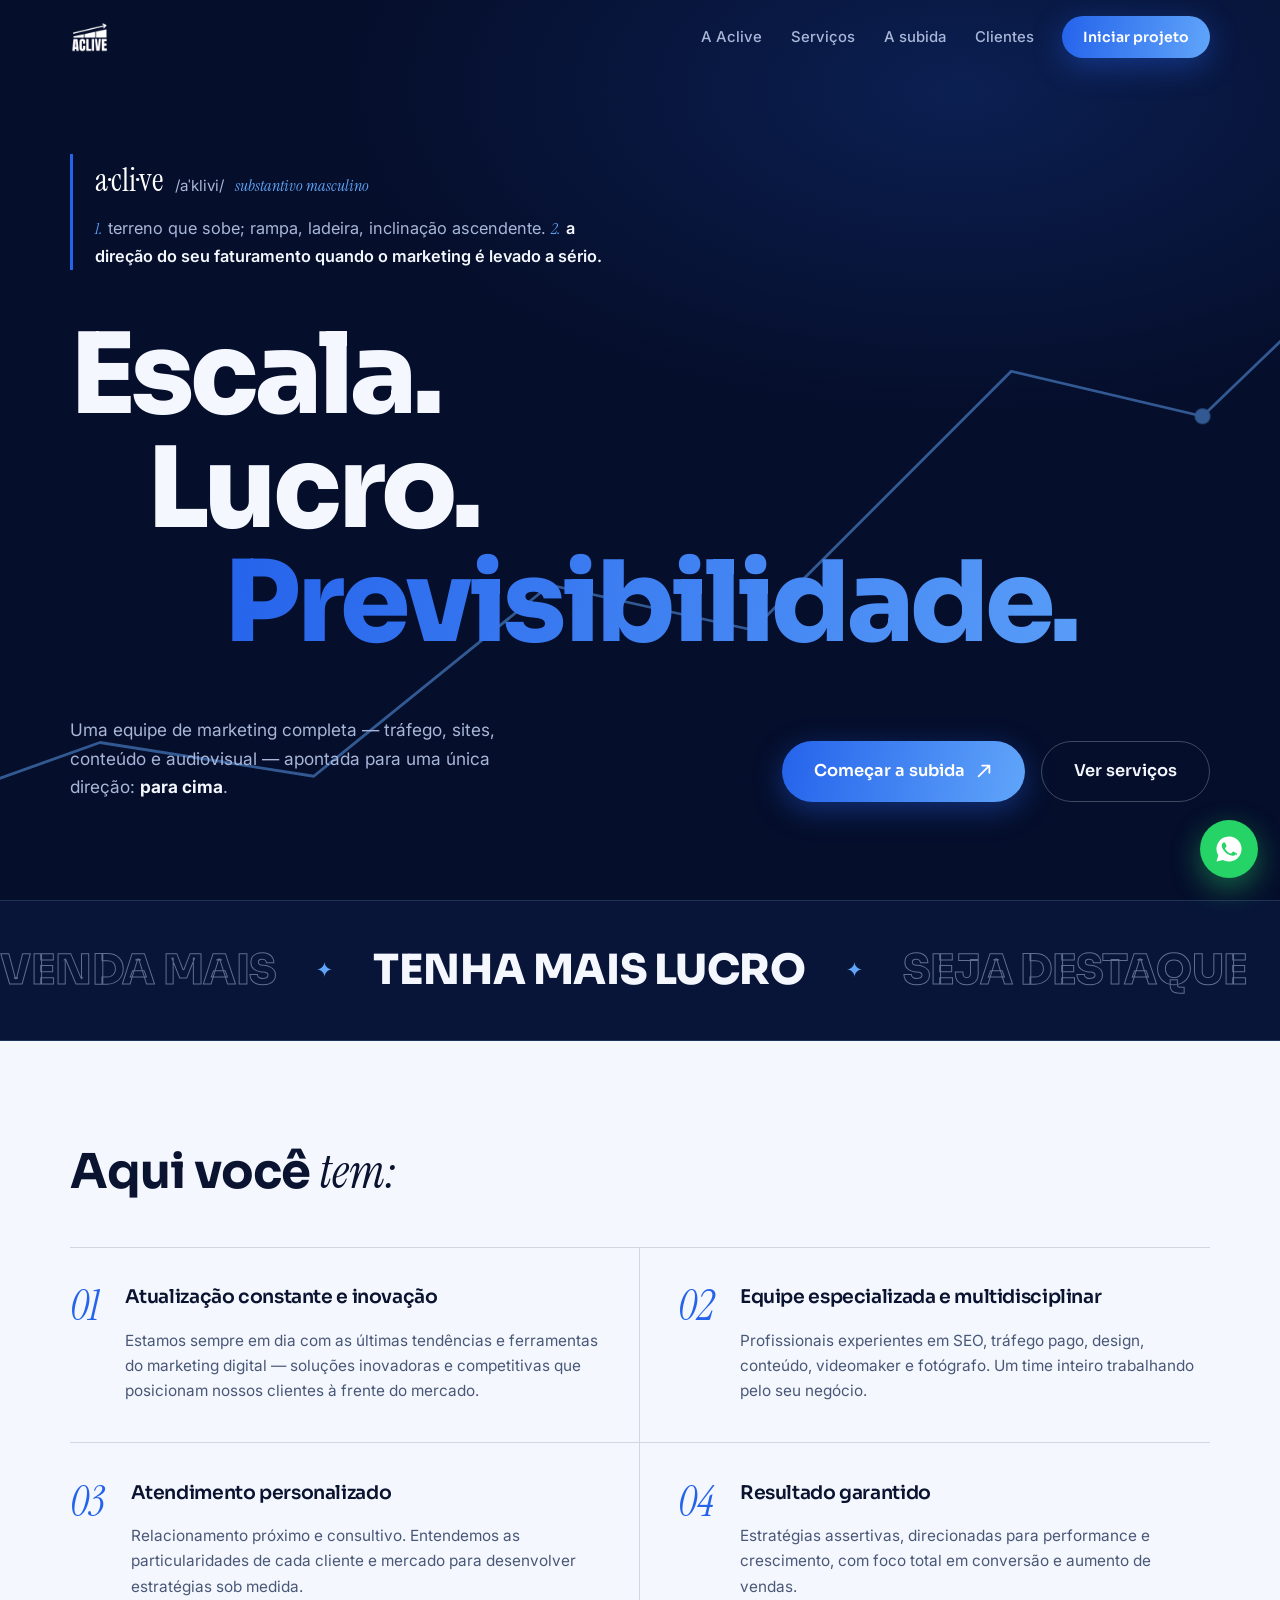
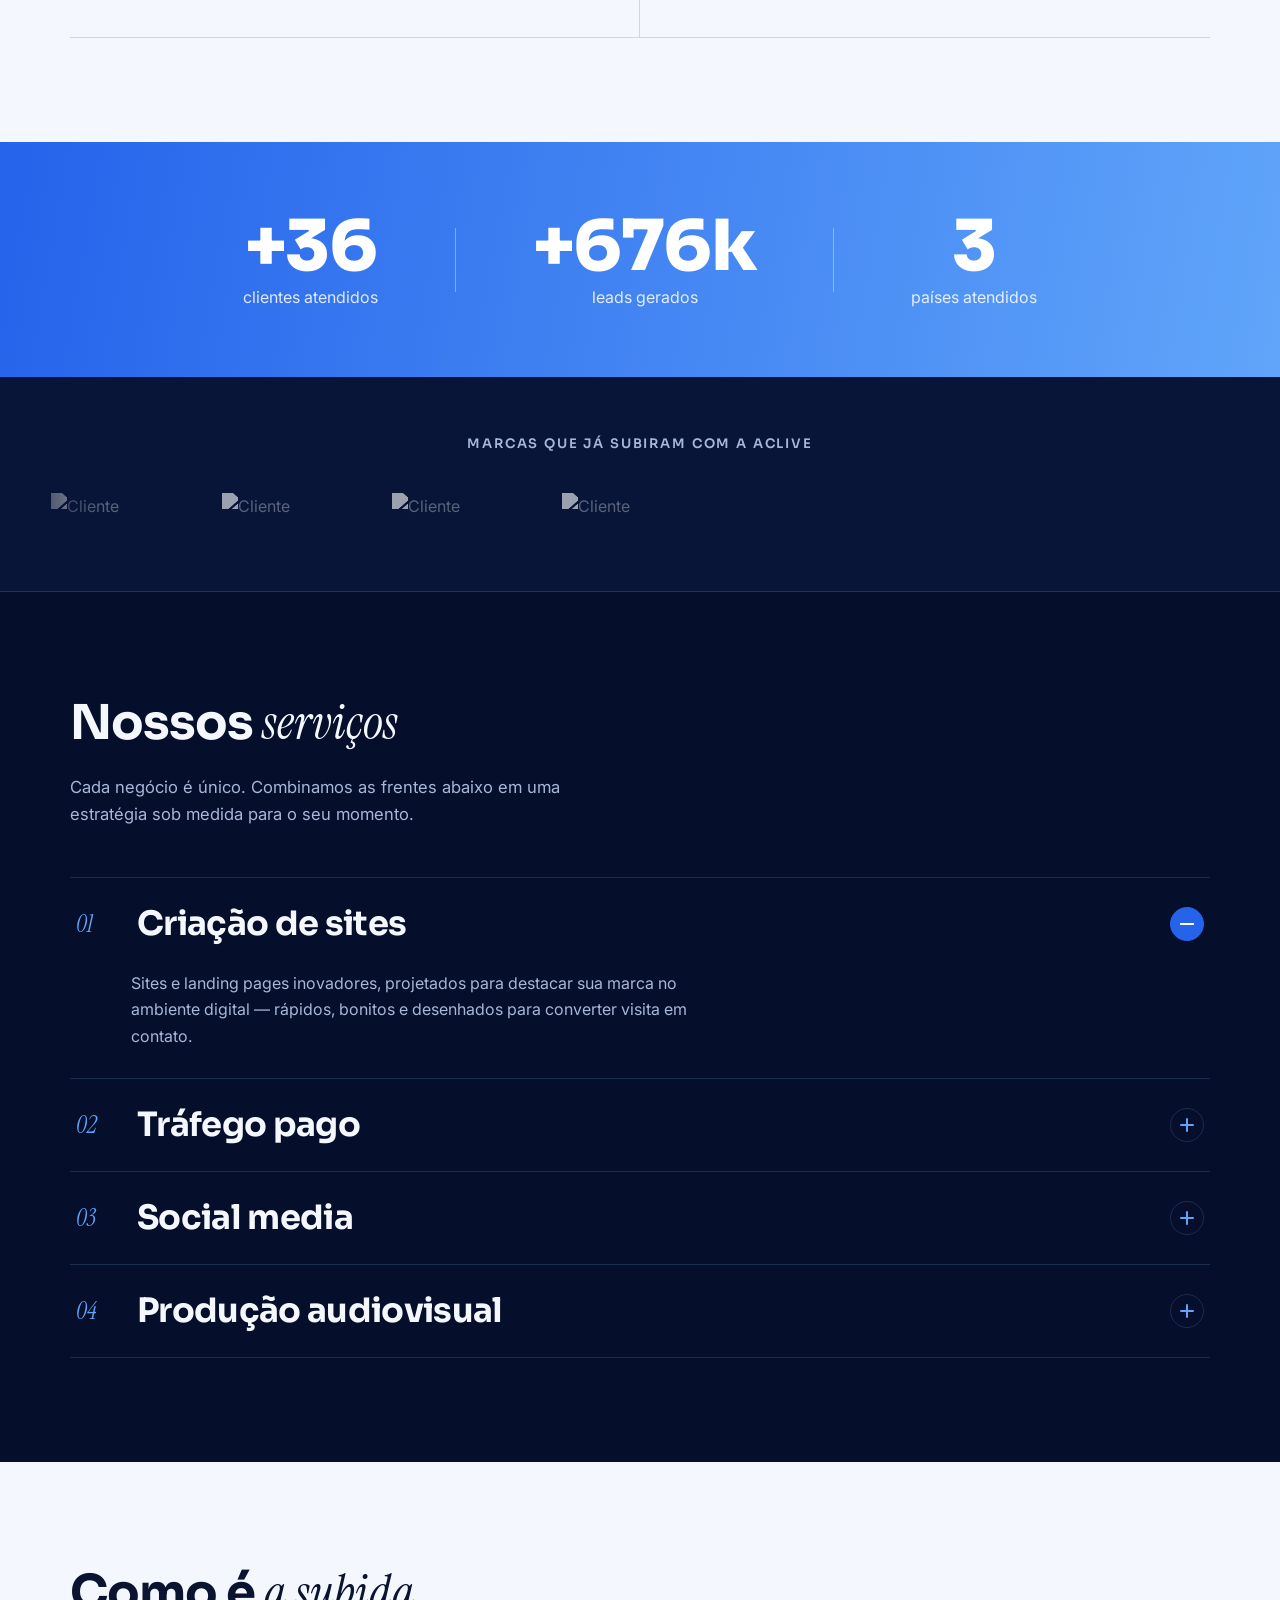
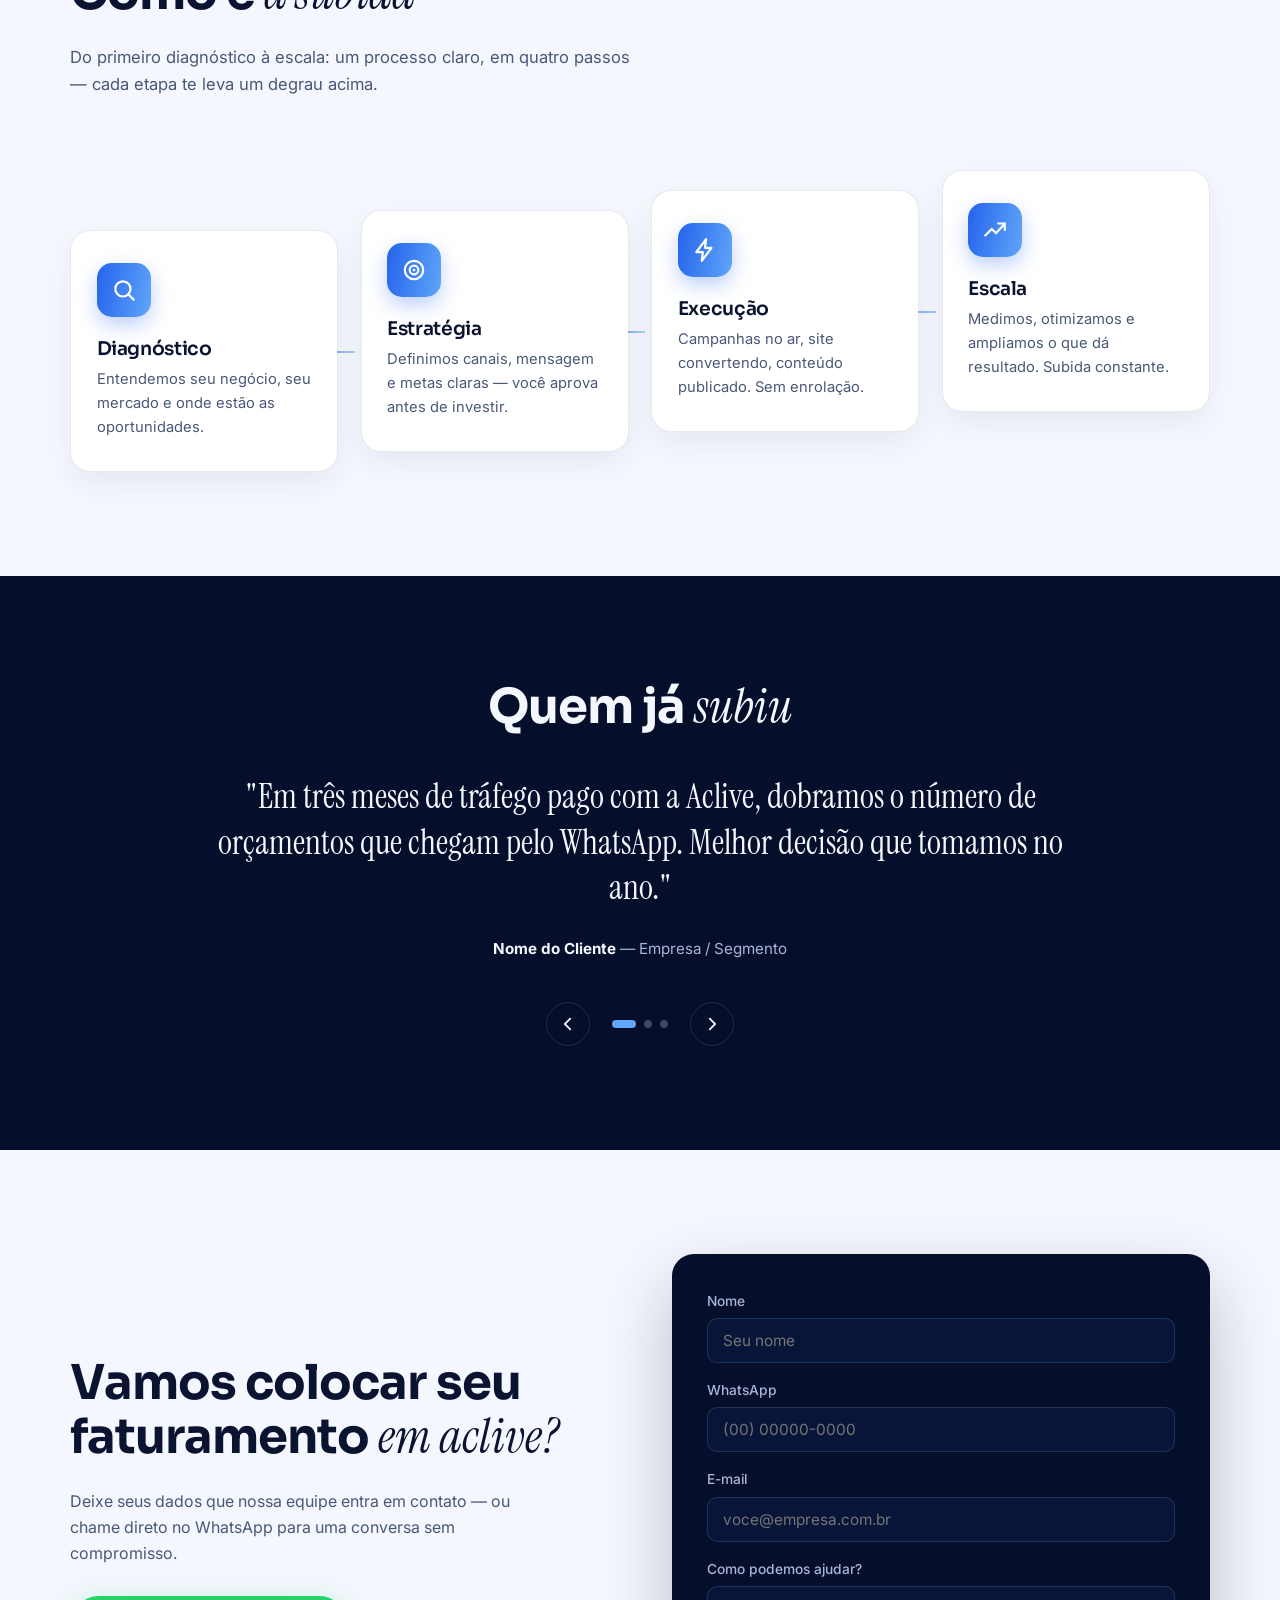
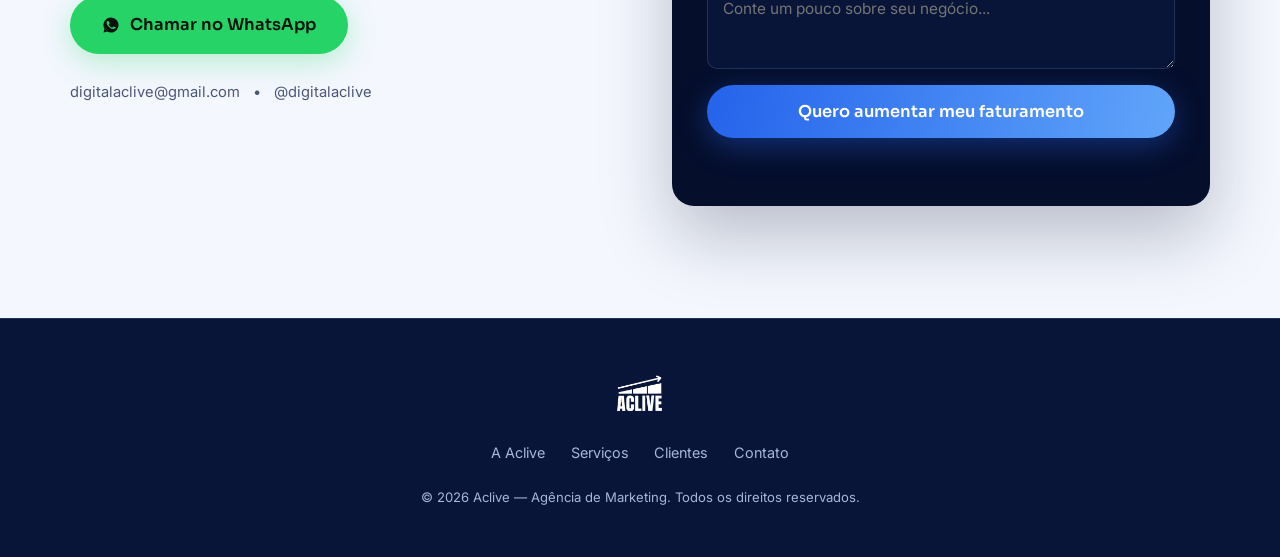
==== index.html @ b65e1d32 "feat: carrossel de clientes usa 4 logos reais (cliente-1..4.png) Substitui os placeholders SVG por <" ====
<!DOCTYPE html>
<html lang="pt-BR">
<head>
  <meta charset="UTF-8">
  <meta name="viewport" content="width=device-width, initial-scale=1.0">
  <title>Aclive | Agência de Marketing — Seu faturamento em subida</title>
  <meta name="description" content="Aclive: agência de marketing completa. Tráfego pago, criação de sites, social media e produção audiovisual para colocar seu faturamento em escala, com lucro e previsibilidade.">

  <!-- ============================================================
       ONDE PERSONALIZAR (busque por "EDITAR" neste arquivo):
       1. WhatsApp e e-mail JÁ configurados (31 99366-7472 / digitalaclive@gmail.com)
       2. Instagram: ajuste o link em .contact-alt e no rodapé se necessário
       3. Logos de clientes e depoimentos: buscar "EDITAR" abaixo
       ============================================================ -->

  <link rel="preconnect" href="https://fonts.googleapis.com">
  <link rel="preconnect" href="https://fonts.gstatic.com" crossorigin>
  <link href="https://fonts.googleapis.com/css2?family=Sora:wght@400;600;700;800&family=Inter:wght@400;500;600&family=Instrument+Serif:ital@0;1&display=swap" rel="stylesheet">
  <link rel="stylesheet" href="style.css">
</head>
<body>

  <!-- ================= NAVBAR ================= -->
  <header class="navbar" id="navbar">
    <div class="container nav-inner">
      <a href="#inicio" class="logo" aria-label="Aclive — início">
        <img src="logo-aclive.png" class="logo-img" alt="Aclive">
      </a>

      <nav class="nav-links" id="navLinks" aria-label="Navegação principal">
        <a href="#voce-tem">A Aclive</a>
        <a href="#servicos">Serviços</a>
        <a href="#subida">A subida</a>
        <a href="#depoimentos">Clientes</a>
        <a href="#contato" class="btn btn-primary btn-nav">Iniciar projeto</a>
      </nav>

      <button class="hamburger" id="hamburger" aria-label="Abrir menu" aria-expanded="false">
        <span></span><span></span><span></span>
      </button>
    </div>
  </header>

  <!-- ================= HERO ================= -->
  <section class="hero" id="inicio">
    <!-- linha de gráfico que se desenha sozinha ao carregar -->
    <svg class="hero-chart" viewBox="0 0 1440 800" fill="none" preserveAspectRatio="xMidYMax slice" aria-hidden="true">
      <path class="chart-line" d="M-40 760 L240 660 L430 690 L640 520 L820 560 L1050 330 L1220 370 L1480 120"/>
      <circle class="chart-dot" cx="1220" cy="370" r="7"/>
    </svg>

    <div class="container hero-inner">
      <div class="dict reveal">
        <div class="dict-head">
          <span class="dict-word">a·cli·ve</span>
          <span class="dict-phon">/aˈklivi/</span>
          <span class="dict-class">substantivo masculino</span>
        </div>
        <p class="dict-def">
          <em>1.</em> terreno que sobe; rampa, ladeira, inclinação ascendente.
          <em>2.</em> <strong>a direção do seu faturamento quando o marketing é levado a sério.</strong>
        </p>
      </div>

      <h1 class="stair" aria-label="Escala, lucro e previsibilidade.">
        <span class="stair-line reveal">Escala.</span>
        <span class="stair-line reveal">Lucro.</span>
        <span class="stair-line reveal grad-text">Previsibilidade.</span>
      </h1>

      <div class="hero-foot">
        <p class="hero-sub reveal">
          Uma equipe de marketing completa — tráfego, sites, conteúdo e audiovisual —
          apontada para uma única direção: <strong>para cima</strong>.
        </p>
        <div class="hero-ctas reveal">
          <!-- EDITAR: número do WhatsApp -->
          <a href="https://wa.me/5531993667472?text=Ol%C3%A1!%20Quero%20colocar%20meu%20faturamento%20em%20aclive." class="btn btn-primary btn-lg" target="_blank" rel="noopener">
            Começar a subida
            <svg viewBox="0 0 20 20" fill="none" aria-hidden="true"><path d="M4 16 L16 4 M8 4 h8 v8" stroke="currentColor" stroke-width="2" stroke-linecap="round" stroke-linejoin="round"/></svg>
          </a>
          <a href="#servicos" class="btn btn-ghost btn-lg">Ver serviços</a>
        </div>
      </div>
    </div>
  </section>

  <!-- ================= MARQUEE ================= -->
  <div class="marquee" aria-hidden="true">
    <div class="marquee-track">
      <span>Venda mais</span><i>✦</i>
      <span class="solid">Tenha mais lucro</span><i>✦</i>
      <span>Seja destaque</span><i>✦</i>
      <span class="solid">Aumente seu faturamento</span><i>✦</i>
      <span>Impressione clientes</span><i>✦</i>
      <span class="solid">Marketing 360</span><i>✦</i>
      <span>Venda mais</span><i>✦</i>
      <span class="solid">Tenha mais lucro</span><i>✦</i>
      <span>Seja destaque</span><i>✦</i>
      <span class="solid">Aumente seu faturamento</span><i>✦</i>
      <span>Impressione clientes</span><i>✦</i>
      <span class="solid">Marketing 360</span><i>✦</i>
    </div>
  </div>

  <!-- ================= AQUI VOCÊ TEM (branco, editorial) ================= -->
  <section class="section section-light" id="voce-tem">
    <div class="container">
      <div class="section-head reveal">
        <h2>Aqui você <em>tem:</em></h2>
      </div>

      <div class="editorial-grid">
        <article class="ed-item reveal">
          <span class="ed-num">01</span>
          <h3>Atualização constante e inovação</h3>
          <p>Estamos sempre em dia com as últimas tendências e ferramentas do marketing digital — soluções inovadoras e competitivas que posicionam nossos clientes à frente do mercado.</p>
        </article>
        <article class="ed-item reveal">
          <span class="ed-num">02</span>
          <h3>Equipe especializada e multidisciplinar</h3>
          <p>Profissionais experientes em SEO, tráfego pago, design, conteúdo, videomaker e fotógrafo. Um time inteiro trabalhando pelo seu negócio.</p>
        </article>
        <article class="ed-item reveal">
          <span class="ed-num">03</span>
          <h3>Atendimento personalizado</h3>
          <p>Relacionamento próximo e consultivo. Entendemos as particularidades de cada cliente e mercado para desenvolver estratégias sob medida.</p>
        </article>
        <article class="ed-item reveal">
          <span class="ed-num">04</span>
          <h3>Resultado garantido</h3>
          <p>Estratégias assertivas, direcionadas para performance e crescimento, com foco total em conversão e aumento de vendas.</p>
        </article>
      </div>
    </div>
  </section>

  <!-- ================= NÚMEROS ================= -->
  <section class="stats-band">
    <div class="container stats-row">
      <div class="stat reveal">
        <span class="stat-num" data-count="40" data-prefix="+">+40</span>
        <span class="stat-label">clientes atendidos</span>
      </div>
      <span class="stat-sep" aria-hidden="true"></span>
      <div class="stat reveal">
        <span class="stat-num" data-count="750" data-prefix="+" data-suffix="k">+750k</span>
        <span class="stat-label">leads gerados</span>
      </div>
      <span class="stat-sep" aria-hidden="true"></span>
      <div class="stat reveal">
        <span class="stat-num" data-count="3">3</span>
        <span class="stat-label">países atendidos</span>
      </div>
    </div>
  </section>

  <!-- ================= CLIENTES (carrossel de logos) =================
       Os logos usam os arquivos cliente-1.png ... cliente-4.png (na mesma
       pasta do index.html, junto do logo-aclive.png).
       A lista aparece DUAS vezes (conjunto 1 e a cópia) — é a cópia que faz
       o carrossel girar sem emenda. Para trocar/adicionar, mude nos DOIS. -->
  <section class="clients-band" aria-label="Clientes que confiam na Aclive">
    <p class="clients-label">Marcas que já subiram com a Aclive</p>
    <div class="logos-viewport">
      <div class="logos-track">
        <!-- ===== CONJUNTO 1 (visível) ===== -->
        <div class="client-logo"><img src="cliente-1.png" alt="Cliente"></div>
        <div class="client-logo"><img src="cliente-2.png" alt="Cliente"></div>
        <div class="client-logo"><img src="cliente-3.png" alt="Cliente"></div>
        <div class="client-logo"><img src="cliente-4.png" alt="Cliente"></div>
        <!-- ===== CONJUNTO 2 (cópia — mantenha igual ao conjunto 1) ===== -->
        <div class="client-logo" aria-hidden="true"><img src="cliente-1.png" alt=""></div>
        <div class="client-logo" aria-hidden="true"><img src="cliente-2.png" alt=""></div>
        <div class="client-logo" aria-hidden="true"><img src="cliente-3.png" alt=""></div>
        <div class="client-logo" aria-hidden="true"><img src="cliente-4.png" alt=""></div>
      </div>
    </div>
  </section>

  <!-- ================= SERVIÇOS (acordeão) ================= -->
  <section class="section" id="servicos">
    <div class="container">
      <div class="section-head light reveal">
        <h2>Nossos <em>serviços</em></h2>
      </div>
      <p class="section-sub reveal">Cada negócio é único. Combinamos as frentes abaixo em uma estratégia sob medida para o seu momento.</p>

      <div class="svc-list" id="svcList">
        <article class="svc open reveal">
          <button class="svc-head" aria-expanded="true">
            <span class="svc-num">01</span>
            <h3>Criação de sites</h3>
            <span class="svc-arrow" aria-hidden="true"></span>
          </button>
          <div class="svc-body">
            <p>Sites e landing pages inovadores, projetados para destacar sua marca no ambiente digital — rápidos, bonitos e desenhados para converter visita em contato.</p>
          </div>
        </article>

        <article class="svc reveal">
          <button class="svc-head" aria-expanded="false">
            <span class="svc-num">02</span>
            <h3>Tráfego pago</h3>
            <span class="svc-arrow" aria-hidden="true"></span>
          </button>
          <div class="svc-body">
            <p>Campanhas de mídia paga para aumentar suas vendas e sua visibilidade — na sua região ou no Brasil todo — com cada real investido rastreado até o resultado.</p>
          </div>
        </article>

        <article class="svc reveal">
          <button class="svc-head" aria-expanded="false">
            <span class="svc-num">03</span>
            <h3>Social media</h3>
            <span class="svc-arrow" aria-hidden="true"></span>
          </button>
          <div class="svc-body">
            <p>Soluções completas para redes sociais que fazem sua marca se destacar e engajar o público de maneira autêntica e estratégica.</p>
          </div>
        </article>

        <article class="svc reveal">
          <button class="svc-head" aria-expanded="false">
            <span class="svc-num">04</span>
            <h3>Produção audiovisual</h3>
            <span class="svc-arrow" aria-hidden="true"></span>
          </button>
          <div class="svc-body">
            <p>Roteiros, vídeos e fotografia persuasivos — produzidos por videomaker e fotógrafo próprios — para atrair mais clientes para o seu negócio.</p>
          </div>
        </article>
      </div>
    </div>
  </section>

  <!-- ================= A SUBIDA (branco, passos em diagonal) ================= -->
  <section class="section section-light" id="subida">
    <div class="container">
      <div class="section-head reveal">
        <h2>Como é <em>a subida</em></h2>
      </div>
      <p class="climb-sub reveal">Do primeiro diagnóstico à escala: um processo claro, em quatro passos — cada etapa te leva um degrau acima.</p>

      <div class="climb2">
        <article class="climb-card reveal">
          <span class="climb-ic" aria-hidden="true">
            <svg viewBox="0 0 24 24" fill="none"><circle cx="11" cy="11" r="7" stroke="currentColor" stroke-width="2"/><path d="M16.5 16.5 L21 21" stroke="currentColor" stroke-width="2" stroke-linecap="round"/></svg>
          </span>
          <h3>Diagnóstico</h3>
          <p>Entendemos seu negócio, seu mercado e onde estão as oportunidades.</p>
        </article>
        <article class="climb-card reveal">
          <span class="climb-ic" aria-hidden="true">
            <svg viewBox="0 0 24 24" fill="none"><circle cx="12" cy="12" r="8.5" stroke="currentColor" stroke-width="2"/><circle cx="12" cy="12" r="4" stroke="currentColor" stroke-width="2"/><circle cx="12" cy="12" r="1.2" fill="currentColor"/></svg>
          </span>
          <h3>Estratégia</h3>
          <p>Definimos canais, mensagem e metas claras — você aprova antes de investir.</p>
        </article>
        <article class="climb-card reveal">
          <span class="climb-ic" aria-hidden="true">
            <svg viewBox="0 0 24 24" fill="none"><path d="M13 2 L4 14 h6 l-1 8 9-12 h-6 Z" stroke="currentColor" stroke-width="2" stroke-linejoin="round"/></svg>
          </span>
          <h3>Execução</h3>
          <p>Campanhas no ar, site convertendo, conteúdo publicado. Sem enrolação.</p>
        </article>
        <article class="climb-card reveal">
          <span class="climb-ic" aria-hidden="true">
            <svg viewBox="0 0 24 24" fill="none"><path d="M3 17 L9 11 L13 15 L21 6" stroke="currentColor" stroke-width="2" stroke-linecap="round" stroke-linejoin="round"/><path d="M15 6 h6 v6" stroke="currentColor" stroke-width="2" stroke-linecap="round" stroke-linejoin="round"/></svg>
          </span>
          <h3>Escala</h3>
          <p>Medimos, otimizamos e ampliamos o que dá resultado. Subida constante.</p>
        </article>
      </div>
    </div>
  </section>

  <!-- ================= DEPOIMENTOS (slider) ================= -->
  <section class="section" id="depoimentos">
    <div class="container container-narrow">
      <div class="section-head light center reveal">
        <h2>Quem já <em>subiu</em></h2>
      </div>

      <!-- EDITAR: substitua pelos seus depoimentos reais (texto, nome e empresa) -->
      <div class="quote-slider reveal" id="quoteSlider">
        <div class="quote-viewport">
          <figure class="quote active">
            <blockquote>"Em três meses de tráfego pago com a Aclive, dobramos o número de orçamentos que chegam pelo WhatsApp. Melhor decisão que tomamos no ano."</blockquote>
            <figcaption><strong>Nome do Cliente</strong> — Empresa / Segmento</figcaption>
          </figure>
          <figure class="quote">
            <blockquote>"Finalmente uma agência que explica o que está fazendo e mostra os números. O relatório é claro e o atendimento é rápido de verdade."</blockquote>
            <figcaption><strong>Nome do Cliente</strong> — Empresa / Segmento</figcaption>
          </figure>
          <figure class="quote">
            <blockquote>"Refizeram nosso site e a produção dos vídeos. A marca ficou profissional e as vendas online começaram a acontecer no primeiro mês."</blockquote>
            <figcaption><strong>Nome do Cliente</strong> — Empresa / Segmento</figcaption>
          </figure>
        </div>
        <div class="quote-nav">
          <button class="quote-btn" id="quotePrev" aria-label="Depoimento anterior">
            <svg viewBox="0 0 20 20" fill="none"><path d="M12.5 4 L6.5 10 L12.5 16" stroke="currentColor" stroke-width="2" stroke-linecap="round" stroke-linejoin="round"/></svg>
          </button>
          <div class="quote-dots" id="quoteDots"></div>
          <button class="quote-btn" id="quoteNext" aria-label="Próximo depoimento">
            <svg viewBox="0 0 20 20" fill="none"><path d="M7.5 4 L13.5 10 L7.5 16" stroke="currentColor" stroke-width="2" stroke-linecap="round" stroke-linejoin="round"/></svg>
          </button>
        </div>
      </div>
    </div>
  </section>

  <!-- ================= CONTATO ================= -->
  <section class="section section-light cta-final" id="contato">
    <div class="container cta-grid">
      <div class="cta-text">
        <div class="section-head reveal">
          <h2>Vamos colocar seu faturamento <em>em aclive?</em></h2>
        </div>
        <p class="reveal">Deixe seus dados que nossa equipe entra em contato — ou chame direto no WhatsApp para uma conversa sem compromisso.</p>
        <!-- EDITAR: número do WhatsApp -->
        <a href="https://wa.me/5531993667472?text=Ol%C3%A1!%20Vim%20pelo%20site%20da%20Aclive." class="btn btn-wa btn-lg reveal" target="_blank" rel="noopener">
          <svg viewBox="0 0 24 24" fill="currentColor" aria-hidden="true" class="wa-icon"><path d="M12 2a10 10 0 0 0-8.6 15.1L2 22l5.1-1.3A10 10 0 1 0 12 2Zm5.4 14.1c-.2.6-1.3 1.2-1.8 1.2-.5.1-1 .2-3.4-.7-2.9-1.2-4.7-4.1-4.9-4.3-.1-.2-1.1-1.5-1.1-2.9s.7-2 1-2.3c.2-.3.5-.3.7-.3h.5c.2 0 .4 0 .6.4l.9 2.1c.1.2.1.4 0 .6l-.4.6-.5.5c-.2.2-.3.4-.1.7.2.3.8 1.4 1.8 2.2 1.2 1.1 2.3 1.5 2.6 1.6.3.1.5.1.7-.1l1-1.2c.2-.3.4-.2.7-.1l2 1c.3.1.5.2.6.4 0 .1 0 .7-.3 1.6Z"/></svg>
          Chamar no WhatsApp
        </a>
        <div class="contact-alt reveal">
          <!-- EDITAR: e-mail e Instagram reais -->
          <a href="mailto:digitalaclive@gmail.com">digitalaclive@gmail.com</a>
          <span aria-hidden="true">•</span>
          <a href="https://instagram.com/digitalaclive" target="_blank" rel="noopener">@digitalaclive</a>
        </div>
      </div>

      <form class="lead-form reveal" id="leadForm" action="contato.php" method="POST" novalidate>
        <label>
          Nome
          <input type="text" name="nome" required placeholder="Seu nome" autocomplete="name">
        </label>
        <label>
          WhatsApp
          <input type="tel" name="telefone" required placeholder="(00) 00000-0000" autocomplete="tel">
        </label>
        <label>
          E-mail
          <input type="email" name="email" required placeholder="voce@empresa.com.br" autocomplete="email">
        </label>
        <label>
          Como podemos ajudar?
          <textarea name="mensagem" rows="3" placeholder="Conte um pouco sobre seu negócio..."></textarea>
        </label>
        <!-- honeypot anti-spam: fica invisível, humanos não preenchem -->
        <input type="text" name="site" class="hp-field" tabindex="-1" autocomplete="off" aria-hidden="true">
        <button type="submit" class="btn btn-primary btn-lg btn-submit">Quero aumentar meu faturamento</button>
        <p class="form-status" id="formStatus" role="status"></p>
      </form>
    </div>
  </section>

  <!-- ================= FOOTER ================= -->
  <footer class="footer">
    <div class="container footer-inner">
      <a href="#inicio" class="logo" aria-label="Aclive — voltar ao topo">
        <img src="logo-aclive.png" class="logo-img" alt="Aclive">
      </a>
      <nav class="footer-links" aria-label="Links do rodapé">
        <a href="#voce-tem">A Aclive</a>
        <a href="#servicos">Serviços</a>
        <a href="#depoimentos">Clientes</a>
        <a href="#contato">Contato</a>
      </nav>
      <p class="footer-copy">© <span id="year">2026</span> Aclive — Agência de Marketing. Todos os direitos reservados.</p>
    </div>
  </footer>

  <!-- WhatsApp flutuante — EDITAR: número do WhatsApp -->
  <a href="https://wa.me/5531993667472?text=Ol%C3%A1!%20Vim%20pelo%20site%20da%20Aclive." class="wa-float" target="_blank" rel="noopener" aria-label="Conversar no WhatsApp">
    <svg viewBox="0 0 24 24" fill="currentColor" aria-hidden="true"><path d="M12 2a10 10 0 0 0-8.6 15.1L2 22l5.1-1.3A10 10 0 1 0 12 2Zm5.4 14.1c-.2.6-1.3 1.2-1.8 1.2-.5.1-1 .2-3.4-.7-2.9-1.2-4.7-4.1-4.9-4.3-.1-.2-1.1-1.5-1.1-2.9s.7-2 1-2.3c.2-.3.5-.3.7-.3h.5c.2 0 .4 0 .6.4l.9 2.1c.1.2.1.4 0 .6l-.4.6-.5.5c-.2.2-.3.4-.1.7.2.3.8 1.4 1.8 2.2 1.2 1.1 2.3 1.5 2.6 1.6.3.1.5.1.7-.1l1-1.2c.2-.3.4-.2.7-.1l2 1c.3.1.5.2.6.4 0 .1 0 .7-.3 1.6Z"/></svg>
  </a>

  <script src="script.js"></script>
</body>
</html>
---- style.css ----
/* ============================================================
   ACLIVE — Agência de Marketing
   Design autoral: conceito "aclive = subida"
   Azul-marinho profundo + branco editorial + azul elétrico
   Para ajustar a cor da marca, altere --accent e --accent-2
   ============================================================ */

:root {
  --navy: #050e2b;
  --navy-2: #081538;
  --surface: #0c1c48;
  --border: rgba(147, 197, 253, 0.16);
  --white: #ffffff;
  --paper: #f4f7fe;
  --ink: #0a1330;
  --ink-dim: #4a5877;
  --text: #f4f7fd;
  --text-dim: #a8b6d8;
  --accent: #2563eb;
  --accent-2: #60a5fa;
  --grad: linear-gradient(100deg, var(--accent), var(--accent-2));
  --font-display: 'Sora', system-ui, -apple-system, sans-serif;
  --font-body: 'Inter', system-ui, -apple-system, sans-serif;
  --font-serif: 'Instrument Serif', Georgia, serif;
}

* { margin: 0; padding: 0; box-sizing: border-box; }

html { scroll-behavior: smooth; }

body {
  font-family: var(--font-body);
  background: var(--navy);
  color: var(--text);
  line-height: 1.65;
  -webkit-font-smoothing: antialiased;
  overflow-x: hidden;
}

::selection { background: var(--accent); color: #fff; }

img, svg { max-width: 100%; }

.container { width: min(1140px, 92%); margin-inline: auto; }

.container-narrow { width: min(860px, 92%); }

/* ---------- Tipografia ---------- */
h1, h2, h3 { font-family: var(--font-display); line-height: 1.12; letter-spacing: -0.02em; }

h2 { font-size: clamp(1.9rem, 4.4vw, 3rem); font-weight: 700; }
h3 { font-size: 1.18rem; font-weight: 600; }

h2 em {
  font-family: var(--font-serif);
  font-style: italic;
  font-weight: 400;
  letter-spacing: 0;
}

.grad-text {
  background: var(--grad);
  -webkit-background-clip: text;
  background-clip: text;
  color: transparent;
}

/* Cabeçalho de seção com índice editorial (01), (02)... */
.section-head {
  display: flex;
  align-items: baseline;
  gap: 1.2rem;
  margin-bottom: 1.5rem;
}

.section-head.center { justify-content: center; }

.section-head .index {
  font-family: var(--font-display);
  font-size: 0.85rem;
  font-weight: 600;
  letter-spacing: 0.08em;
  color: var(--accent);
}

.section-light .section-head h2 { color: var(--ink); }

.section-sub {
  color: var(--text-dim);
  max-width: 560px;
  margin-bottom: 3rem;
  font-size: 1.04rem;
}

/* ---------- Botões ---------- */
.btn {
  display: inline-flex;
  align-items: center;
  gap: 0.6rem;
  font-family: var(--font-display);
  font-weight: 600;
  font-size: 0.95rem;
  padding: 0.8rem 1.6rem;
  border-radius: 100px;
  border: none;
  text-decoration: none;
  transition: transform 0.2s ease, box-shadow 0.2s ease;
  cursor: pointer;
}

.btn svg { width: 18px; height: 18px; }

.btn-primary {
  background: var(--grad);
  color: #fff;
  box-shadow: 0 8px 30px rgba(37, 99, 235, 0.4);
}

.btn-primary:hover {
  transform: translateY(-2px);
  box-shadow: 0 12px 40px rgba(37, 99, 235, 0.55);
}

.btn-ghost {
  color: var(--text);
  border: 1px solid rgba(244, 247, 253, 0.25);
}

.btn-ghost:hover { border-color: var(--accent-2); color: var(--accent-2); }

.btn-wa {
  background: #25d366;
  color: #06130a;
  box-shadow: 0 8px 30px rgba(37, 211, 102, 0.3);
}

.btn-wa:hover { transform: translateY(-2px); }

.btn-lg { padding: 1rem 2rem; font-size: 1.02rem; }

/* ---------- Navbar ---------- */
.navbar {
  position: fixed;
  inset: 0 0 auto 0;
  z-index: 100;
  padding: 1rem 0;
  transition: background 0.3s ease, box-shadow 0.3s ease, padding 0.3s ease;
}

.navbar.scrolled {
  background: rgba(5, 14, 43, 0.85);
  backdrop-filter: blur(14px);
  -webkit-backdrop-filter: blur(14px);
  box-shadow: 0 1px 0 var(--border);
  padding: 0.65rem 0;
}

.nav-inner {
  display: flex;
  align-items: center;
  justify-content: space-between;
  gap: 1rem;
}

.logo {
  display: inline-flex;
  align-items: center;
  gap: 0.55rem;
  text-decoration: none;
  color: #fff;
}

.logo-mark { width: 34px; height: 27px; display: block; }

/* logomarca oficial (arquivo logo-aclive.svg) */
.logo-img { height: 40px; width: auto; display: block; }

.footer .logo-img { height: 52px; }

.logo-text {
  font-family: var(--font-display);
  font-weight: 800;
  font-size: 1.3rem;
  letter-spacing: 0.06em;
  color: var(--text);
}

.nav-links { display: flex; align-items: center; gap: 1.8rem; }

.nav-links a:not(.btn) {
  color: var(--text-dim);
  text-decoration: none;
  font-size: 0.93rem;
  font-weight: 500;
  transition: color 0.2s ease;
}

.nav-links a:not(.btn):hover { color: var(--accent-2); }

.btn-nav { padding: 0.6rem 1.3rem; font-size: 0.88rem; }

.hamburger {
  display: none;
  flex-direction: column;
  gap: 5px;
  background: none;
  border: none;
  padding: 6px;
  cursor: pointer;
  z-index: 110;
}

.hamburger span {
  width: 24px;
  height: 2px;
  background: var(--text);
  border-radius: 2px;
  transition: transform 0.3s ease, opacity 0.3s ease;
}

.hamburger.open span:nth-child(1) { transform: translateY(7px) rotate(45deg); }
.hamburger.open span:nth-child(2) { opacity: 0; }
.hamburger.open span:nth-child(3) { transform: translateY(-7px) rotate(-45deg); }

/* ---------- Hero ---------- */
.hero {
  position: relative;
  min-height: 100svh;
  display: flex;
  align-items: center;
  padding: 8.5rem 0 5rem;
  overflow: hidden;
  background:
    radial-gradient(80% 60% at 75% 10%, rgba(37, 99, 235, 0.2), transparent 60%),
    var(--navy);
}

/* gráfico de linha que se desenha ao carregar a página */
.hero-chart {
  position: absolute;
  inset: 0;
  width: 100%;
  height: 100%;
  color: var(--accent-2);
  opacity: 0.5;
  pointer-events: none;
}

.chart-line {
  stroke: currentColor;
  stroke-width: 2.5;
  stroke-linecap: round;
  stroke-linejoin: round;
  stroke-dasharray: 2400;
  stroke-dashoffset: 2400;
  animation: draw 2.6s ease-out 0.4s forwards;
}

@keyframes draw { to { stroke-dashoffset: 0; } }

.chart-dot {
  fill: var(--accent-2);
  opacity: 0;
  animation: dot-in 0.5s ease 2.6s forwards, pulse 2.4s ease 3.1s infinite;
  transform-origin: 1220px 370px;
}

@keyframes dot-in { to { opacity: 1; } }

@keyframes pulse {
  0%, 100% { transform: scale(1); }
  50% { transform: scale(1.7); }
}

.hero-inner { position: relative; }

/* verbete de dicionário */
.dict {
  max-width: 560px;
  border-left: 3px solid var(--accent);
  padding-left: 1.4rem;
  margin-bottom: 3rem;
}

.dict-head {
  display: flex;
  align-items: baseline;
  flex-wrap: wrap;
  gap: 0.7rem;
}

.dict-word {
  font-family: var(--font-serif);
  font-size: 2rem;
  color: #fff;
}

.dict-phon { color: var(--text-dim); font-size: 0.95rem; }

.dict-class {
  font-family: var(--font-serif);
  font-style: italic;
  color: var(--accent-2);
  font-size: 0.98rem;
}

.dict-def {
  margin-top: 0.5rem;
  color: var(--text-dim);
  font-size: 1.02rem;
}

.dict-def em {
  font-family: var(--font-serif);
  font-style: italic;
  color: var(--accent-2);
}

.dict-def strong { color: var(--text); font-weight: 600; }

/* título em escada — cada linha sobe um degrau */
.stair {
  display: flex;
  flex-direction: column;
  font-size: clamp(3rem, 9.5vw, 7rem);
  font-weight: 800;
  line-height: 1.02;
  letter-spacing: -0.035em;
}

.stair-line:nth-child(2) { margin-left: clamp(1.5rem, 6vw, 5rem); }
.stair-line:nth-child(3) { margin-left: clamp(3rem, 12vw, 10rem); }

.hero-foot {
  display: flex;
  align-items: flex-end;
  justify-content: space-between;
  flex-wrap: wrap;
  gap: 2rem;
  margin-top: 3.5rem;
}

.hero-sub {
  max-width: 460px;
  color: var(--text-dim);
  font-size: 1.08rem;
}

.hero-sub strong { color: var(--text); }

.hero-ctas { display: flex; flex-wrap: wrap; gap: 1rem; }

/* ---------- Marquee (texto grande contornado) ---------- */
.marquee {
  overflow: hidden;
  padding: 2.2rem 0;
  border-block: 1px solid var(--border);
  background: var(--navy-2);
}

.marquee-track {
  display: flex;
  align-items: center;
  gap: 2.5rem;
  width: max-content;
  animation: marquee 40s linear infinite;
}

@keyframes marquee {
  from { transform: translateX(0); }
  to   { transform: translateX(-50%); }
}

.marquee span {
  font-family: var(--font-display);
  font-size: clamp(1.6rem, 3.4vw, 2.6rem);
  font-weight: 800;
  letter-spacing: -0.01em;
  white-space: nowrap;
  text-transform: uppercase;
  color: transparent;
  -webkit-text-stroke: 1px rgba(168, 182, 216, 0.55);
}

.marquee span.solid {
  color: var(--text);
  -webkit-text-stroke: 0;
}

.marquee i {
  font-style: normal;
  color: var(--accent-2);
  font-size: 1.3rem;
}

/* ---------- Seções ---------- */
.section { padding: 6.5rem 0; }

.section-light {
  background: var(--paper);
  color: var(--ink);
}

.section-light p { color: var(--ink-dim); }

/* ---------- Grade editorial (Aqui você tem) ---------- */
.editorial-grid {
  display: grid;
  grid-template-columns: 1fr 1fr;
  margin-top: 3rem;
  border-top: 1px solid rgba(10, 19, 48, 0.14);
}

.ed-item {
  padding: 2.4rem 2.4rem 2.4rem 0;
  border-bottom: 1px solid rgba(10, 19, 48, 0.14);
  display: grid;
  grid-template-columns: auto 1fr;
  column-gap: 1.6rem;
  align-items: start;
}

.ed-item:nth-child(odd) { border-right: 1px solid rgba(10, 19, 48, 0.14); }

.ed-item:nth-child(even) { padding-left: 2.4rem; padding-right: 0; }

.ed-num {
  font-family: var(--font-serif);
  font-style: italic;
  font-size: 2.6rem;
  line-height: 1;
  color: var(--accent);
}

.ed-item h3 { color: var(--ink); margin-bottom: 0.6rem; }

.ed-item p { grid-column: 2; font-size: 0.96rem; }

/* ---------- Faixa de números ---------- */
.stats-band {
  background: var(--grad);
  color: #fff;
  padding: 4.2rem 0;
}

.stats-row {
  display: flex;
  justify-content: center;
  align-items: center;
  flex-wrap: wrap;
  gap: clamp(2rem, 6vw, 5rem);
}

.stat { text-align: center; }

.stat-num {
  display: block;
  font-family: var(--font-display);
  font-size: clamp(2.6rem, 6.5vw, 4.4rem);
  font-weight: 800;
  line-height: 1.05;
  letter-spacing: -0.02em;
}

.stat-label { font-size: 1rem; opacity: 0.85; }

.stat-sep {
  width: 1px;
  height: 64px;
  background: rgba(255, 255, 255, 0.35);
}

/* ---------- Clientes (carrossel de logos) ---------- */
.clients-band {
  background: var(--navy-2);
  border-bottom: 1px solid var(--border);
  padding: 3.5rem 0;
  overflow: hidden;
}

.clients-label {
  text-align: center;
  font-family: var(--font-display);
  font-size: 0.82rem;
  font-weight: 600;
  letter-spacing: 0.14em;
  text-transform: uppercase;
  color: var(--text-dim);
  margin-bottom: 2.4rem;
}

.logos-viewport {
  overflow: hidden;
  /* esmaece as bordas para o loop parecer infinito */
  -webkit-mask-image: linear-gradient(90deg, transparent, #000 8%, #000 92%, transparent);
  mask-image: linear-gradient(90deg, transparent, #000 8%, #000 92%, transparent);
}

.logos-track {
  display: flex;
  flex-wrap: nowrap;
  align-items: center;
  width: max-content;
  /* a lista aparece 2x no HTML; deslizar -50% mostra exatamente 1 lista,
     e como a 2ª é idêntica, o recomeço é invisível (loop sem emenda) */
  animation: logos-scroll 40s linear infinite;
  will-change: transform;
}

@keyframes logos-scroll {
  from { transform: translateX(0); }
  to   { transform: translateX(-50%); }
}

.clients-band:hover .logos-track { animation-play-state: paused; }

.client-logo {
  flex: 0 0 auto;
  /* espaçamento por logo (não usar gap): garante que -50% caia exato */
  margin: 0 clamp(1.6rem, 4vw, 3.2rem);
  color: rgba(255, 255, 255, 0.55);
  transition: color 0.3s ease, transform 0.3s ease;
}

.client-logo:hover { color: #fff; transform: translateY(-2px); }

.client-logo svg { height: 42px; width: auto; display: block; }

.client-logo img {
  height: 42px;
  width: auto;
  display: block;
  object-fit: contain;
  filter: brightness(0) invert(1);
  opacity: 0.6;
  transition: opacity 0.3s ease;
}

.client-logo img:hover { opacity: 1; }

/* ---------- Serviços (acordeão) ---------- */
.svc-list {
  border-top: 1px solid var(--border);
  margin-top: 1rem;
}

.svc { border-bottom: 1px solid var(--border); }

.svc-head {
  width: 100%;
  display: grid;
  grid-template-columns: auto 1fr auto;
  align-items: center;
  gap: 1.6rem;
  padding: 1.7rem 0.4rem;
  background: none;
  border: none;
  color: var(--text);
  text-align: left;
  cursor: pointer;
}

.svc-num {
  font-family: var(--font-serif);
  font-style: italic;
  font-size: 1.5rem;
  color: var(--accent-2);
  min-width: 2.2rem;
}

.svc-head h3 {
  font-size: clamp(1.4rem, 3vw, 2.1rem);
  font-weight: 700;
  transition: color 0.25s ease, transform 0.25s ease;
}

.svc:hover .svc-head h3 { color: var(--accent-2); transform: translateX(8px); }

.svc-arrow {
  position: relative;
  width: 34px;
  height: 34px;
  border: 1px solid var(--border);
  border-radius: 50%;
  flex-shrink: 0;
  transition: background 0.25s ease, border-color 0.25s ease;
}

.svc-arrow::before, .svc-arrow::after {
  content: "";
  position: absolute;
  top: 50%;
  left: 50%;
  width: 14px;
  height: 2px;
  margin: -1px 0 0 -7px;
  background: var(--accent-2);
  border-radius: 2px;
  transition: transform 0.3s ease, background 0.25s ease;
}

.svc-arrow::after { transform: rotate(90deg); }

.svc.open .svc-arrow { background: var(--accent); border-color: var(--accent); }

.svc.open .svc-arrow::before, .svc.open .svc-arrow::after { background: #fff; }

.svc.open .svc-arrow::after { transform: rotate(0); }

.svc-body {
  display: grid;
  grid-template-rows: 0fr;
  transition: grid-template-rows 0.4s ease;
}

.svc-body > p {
  overflow: hidden;
  color: var(--text-dim);
  max-width: 640px;
  padding-left: calc(2.2rem + 1.6rem);
  font-size: 1rem;
}

.svc.open .svc-body { grid-template-rows: 1fr; }

.svc.open .svc-body > p { padding-bottom: 1.8rem; }

/* ---------- A subida (cards em degraus) ---------- */
.climb-sub {
  color: var(--ink-dim);
  max-width: 560px;
  margin-top: 0.6rem;
  font-size: 1.04rem;
}

.climb2 {
  display: grid;
  grid-template-columns: repeat(4, 1fr);
  gap: 1.4rem;
  align-items: start;
  margin-top: 4.5rem;
}

.climb-card {
  position: relative;
  background: #fff;
  border: 1px solid rgba(10, 19, 48, 0.09);
  border-radius: 20px;
  padding: 2rem 1.6rem;
  box-shadow: 0 12px 30px rgba(10, 19, 48, 0.06);
  transition: transform 0.3s ease, box-shadow 0.3s ease, border-color 0.3s ease;
}

/* efeito de subida: cada card um degrau acima (margin não conflita com hover) */
.climb-card:nth-child(1) { margin-top: 60px; }
.climb-card:nth-child(2) { margin-top: 40px; }
.climb-card:nth-child(3) { margin-top: 20px; }
.climb-card:nth-child(4) { margin-top: 0; }

.climb-card:hover {
  transform: translateY(-8px);
  box-shadow: 0 22px 45px rgba(37, 99, 235, 0.18);
  border-color: rgba(37, 99, 235, 0.35);
}

/* seta ascendente ligando um card ao próximo */
.climb-card::after {
  content: "";
  position: absolute;
  top: 50%;
  right: -1.1rem;
  width: 1.1rem;
  height: 2px;
  background: linear-gradient(90deg, rgba(37, 99, 235, 0.5), rgba(96, 165, 250, 0.5));
}

.climb-card:last-child::after { display: none; }

.climb-ic {
  display: grid;
  place-items: center;
  width: 54px;
  height: 54px;
  border-radius: 15px;
  background: var(--grad);
  color: #fff;
  box-shadow: 0 8px 20px rgba(37, 99, 235, 0.3);
  margin-bottom: 1.3rem;
}

.climb-ic svg { width: 26px; height: 26px; }

.climb-card h3 { color: var(--ink); margin-bottom: 0.45rem; }

.climb-card p { font-size: 0.92rem; color: var(--ink-dim); }

/* ---------- Depoimentos (slider) ---------- */
.quote-slider { margin-top: 2.5rem; text-align: center; }

.quote-viewport {
  position: relative;
  display: grid;
}

.quote {
  grid-area: 1 / 1;
  opacity: 0;
  transform: translateY(14px);
  transition: opacity 0.5s ease, transform 0.5s ease;
  pointer-events: none;
}

.quote.active { opacity: 1; transform: none; pointer-events: auto; }

.quote blockquote {
  font-family: var(--font-serif);
  font-size: clamp(1.4rem, 3.2vw, 2.1rem);
  line-height: 1.35;
  color: var(--text);
}

.quote figcaption {
  margin-top: 1.6rem;
  color: var(--text-dim);
  font-size: 0.95rem;
}

.quote figcaption strong { color: var(--text); }

.quote-nav {
  display: flex;
  align-items: center;
  justify-content: center;
  gap: 1.4rem;
  margin-top: 2.6rem;
}

.quote-btn {
  width: 44px;
  height: 44px;
  border-radius: 50%;
  border: 1px solid var(--border);
  background: none;
  color: var(--text);
  display: grid;
  place-items: center;
  cursor: pointer;
  transition: background 0.2s ease, border-color 0.2s ease;
}

.quote-btn:hover { background: var(--accent); border-color: var(--accent); }

.quote-btn svg { width: 18px; height: 18px; }

.quote-dots { display: flex; gap: 0.5rem; }

.quote-dot {
  width: 8px;
  height: 8px;
  border-radius: 100px;
  border: none;
  background: rgba(168, 182, 216, 0.35);
  cursor: pointer;
  transition: background 0.25s ease, width 0.25s ease;
}

.quote-dot.active { background: var(--accent-2); width: 24px; }

/* ---------- Contato ---------- */
.cta-final { padding-bottom: 7rem; }

.cta-grid {
  display: grid;
  grid-template-columns: 1fr 1fr;
  gap: 4rem;
  align-items: center;
}

.cta-text > p { margin: 0.6rem 0 1.8rem; max-width: 440px; }

.wa-icon { width: 20px; height: 20px; }

.contact-alt {
  margin-top: 1.6rem;
  display: flex;
  flex-wrap: wrap;
  gap: 0.8rem;
  font-size: 0.92rem;
  color: var(--ink-dim);
}

.contact-alt a {
  color: var(--ink-dim);
  text-decoration: none;
  transition: color 0.2s ease;
}

.contact-alt a:hover { color: var(--accent); }

/* ---------- Formulário ---------- */
.lead-form {
  display: grid;
  gap: 1rem;
  background: var(--navy);
  border-radius: 22px;
  padding: 2.2rem;
  box-shadow: 0 30px 70px rgba(10, 19, 48, 0.25);
}

.lead-form label {
  display: grid;
  gap: 0.35rem;
  font-size: 0.86rem;
  font-weight: 500;
  color: var(--text-dim);
}

.lead-form input,
.lead-form textarea {
  font-family: var(--font-body);
  font-size: 0.96rem;
  color: var(--text);
  background: var(--navy-2);
  border: 1px solid var(--border);
  border-radius: 10px;
  padding: 0.75rem 0.9rem;
  outline: none;
  transition: border-color 0.2s ease, box-shadow 0.2s ease;
  resize: vertical;
}

.lead-form input:focus,
.lead-form textarea:focus {
  border-color: var(--accent-2);
  box-shadow: 0 0 0 3px rgba(96, 165, 250, 0.18);
}

.hp-field {
  position: absolute !important;
  left: -9999px !important;
  width: 1px;
  height: 1px;
  opacity: 0;
}

.btn-submit { justify-content: center; width: 100%; }

.form-status {
  min-height: 1.2em;
  font-size: 0.88rem;
  text-align: center;
  color: var(--text-dim);
}

.form-status.ok { color: #4ade80; }
.form-status.err { color: #f87171; }

/* ---------- Footer ---------- */
.footer {
  border-top: 1px solid var(--border);
  padding: 3rem 0;
  background: var(--navy-2);
}

.footer-inner {
  display: flex;
  flex-direction: column;
  align-items: center;
  gap: 1.4rem;
  text-align: center;
}

.footer-links {
  display: flex;
  flex-wrap: wrap;
  justify-content: center;
  gap: 1.6rem;
}

.footer-links a {
  color: var(--text-dim);
  text-decoration: none;
  font-size: 0.9rem;
  transition: color 0.2s ease;
}

.footer-links a:hover { color: var(--accent-2); }

.footer-copy { font-size: 0.82rem; color: var(--text-dim); }

/* ---------- WhatsApp flutuante ---------- */
.wa-float {
  position: fixed;
  right: 1.4rem;
  bottom: 1.4rem;
  z-index: 90;
  width: 58px;
  height: 58px;
  border-radius: 50%;
  display: grid;
  place-items: center;
  background: #25d366;
  color: #fff;
  box-shadow: 0 10px 30px rgba(37, 211, 102, 0.45);
  transition: transform 0.2s ease;
}

.wa-float:hover { transform: scale(1.08); }

.wa-float svg { width: 30px; height: 30px; }

/* ---------- Animações de entrada ---------- */
.reveal {
  opacity: 0;
  transform: translateY(24px);
  transition: opacity 0.7s ease, transform 0.7s ease;
}

.reveal.visible { opacity: 1; transform: none; }

@media (prefers-reduced-motion: reduce) {
  html { scroll-behavior: auto; }
  .reveal { opacity: 1; transform: none; transition: none; }
  .marquee-track { animation: none; }
  .chart-line { animation: none; stroke-dashoffset: 0; }

  /* Sem animação: carrossel de arrastar (não congela cortado).
     Esconde a 2ª lista duplicada e libera o scroll horizontal manual. */
  .logos-track { animation: none; }
  .logos-viewport {
    overflow-x: auto;
    -webkit-mask-image: none;
    mask-image: none;
    scrollbar-width: none;
  }
  .logos-viewport::-webkit-scrollbar { display: none; }
  .client-logo[aria-hidden="true"] { display: none; }
  .chart-dot { animation: none; opacity: 1; }
}

/* ---------- Responsivo ---------- */
@media (max-width: 960px) {
  .cta-grid { grid-template-columns: 1fr; gap: 3rem; }

  .climb2 { grid-template-columns: 1fr 1fr; gap: 1.2rem; }

  .climb-card { margin-top: 0 !important; }

  .climb-card:nth-child(odd)::after { display: none; }
}

@media (max-width: 760px) {
  .hamburger { display: flex; }

  .nav-links {
    position: fixed;
    inset: 0;
    flex-direction: column;
    justify-content: center;
    gap: 2rem;
    background: rgba(5, 14, 43, 0.97);
    backdrop-filter: blur(10px);
    -webkit-backdrop-filter: blur(10px);
    opacity: 0;
    pointer-events: none;
    transition: opacity 0.3s ease;
  }

  .nav-links.open { opacity: 1; pointer-events: auto; }

  .nav-links a:not(.btn) { font-size: 1.2rem; }

  .section { padding: 4.5rem 0; }

  .hero { padding-top: 7rem; }

  .editorial-grid { grid-template-columns: 1fr; }

  .ed-item:nth-child(odd) { border-right: none; }

  .ed-item:nth-child(even) { padding-left: 0; padding-right: 0; }

  .ed-item { padding-right: 0; }

  .stat-sep { display: none; }

  .climb2 { grid-template-columns: 1fr; }

  .climb-card::after { display: none; }

  .svc-body > p { padding-left: 0.4rem; }
}
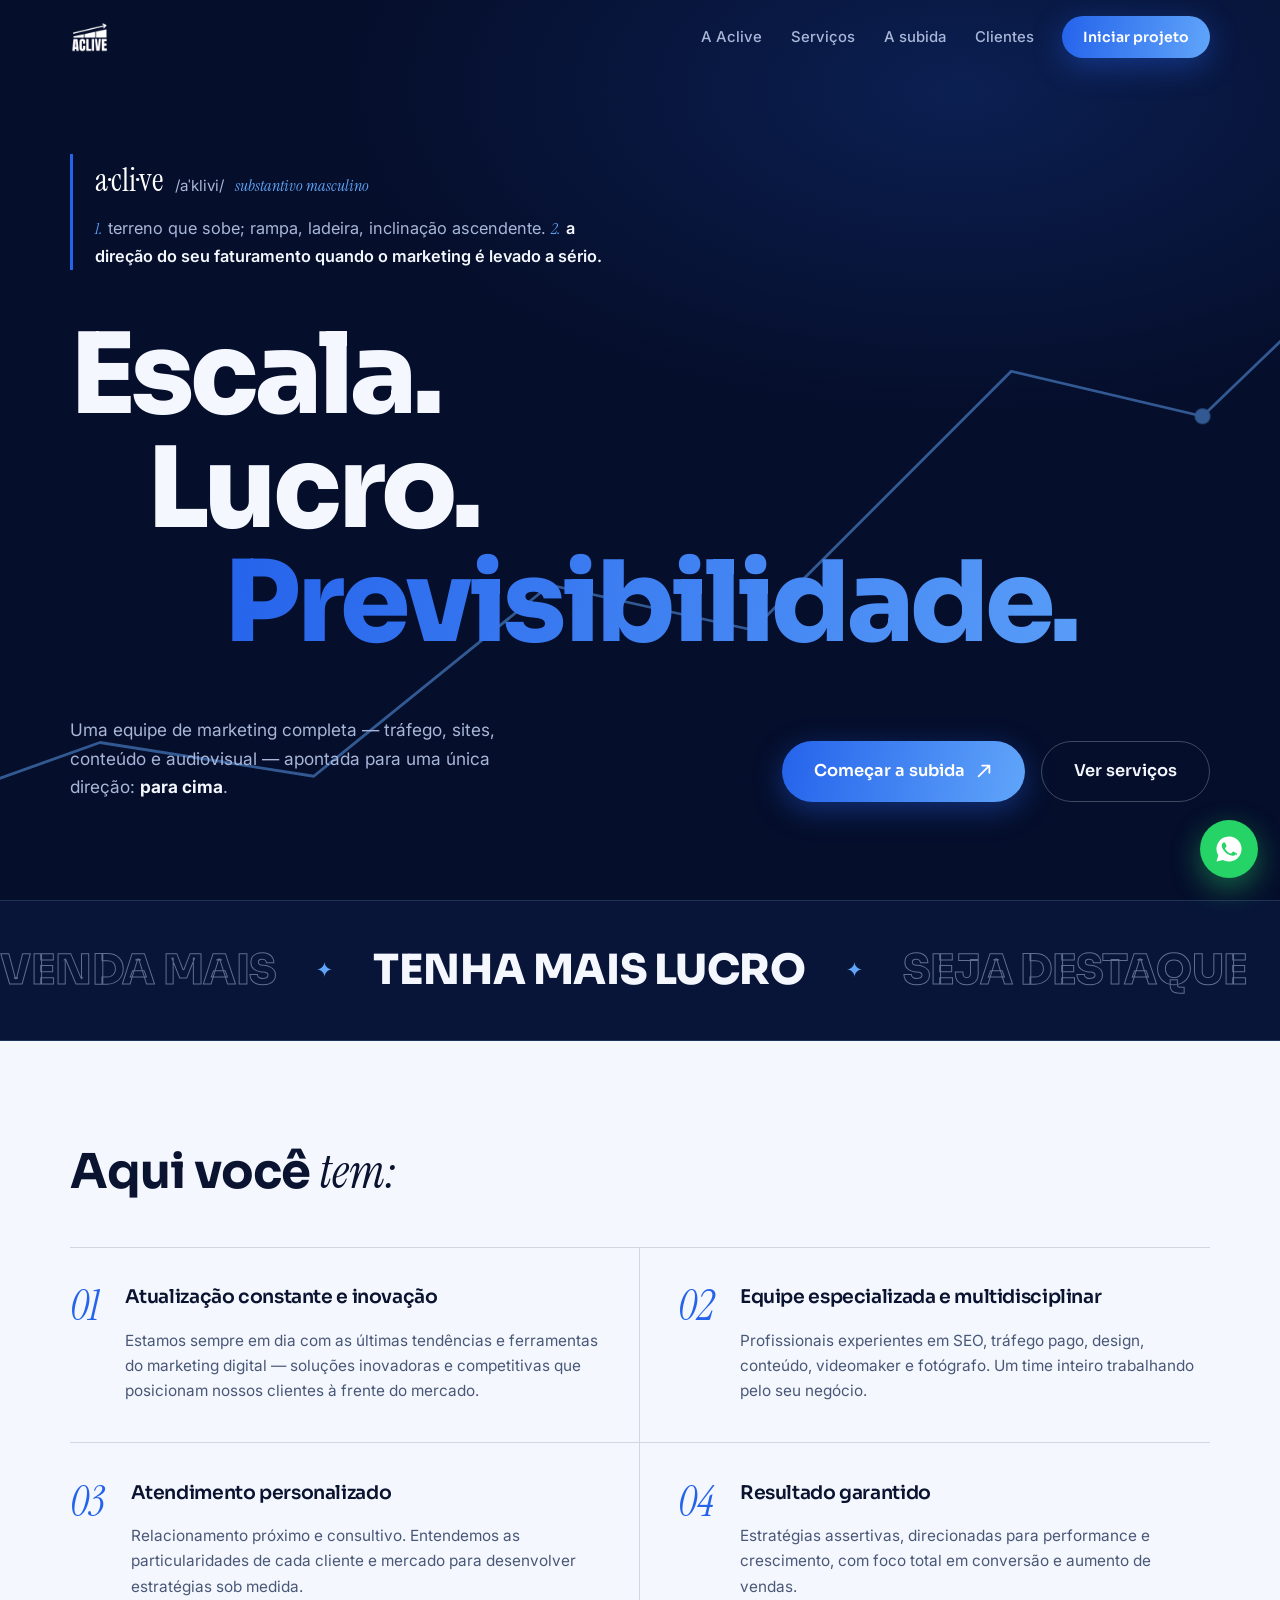
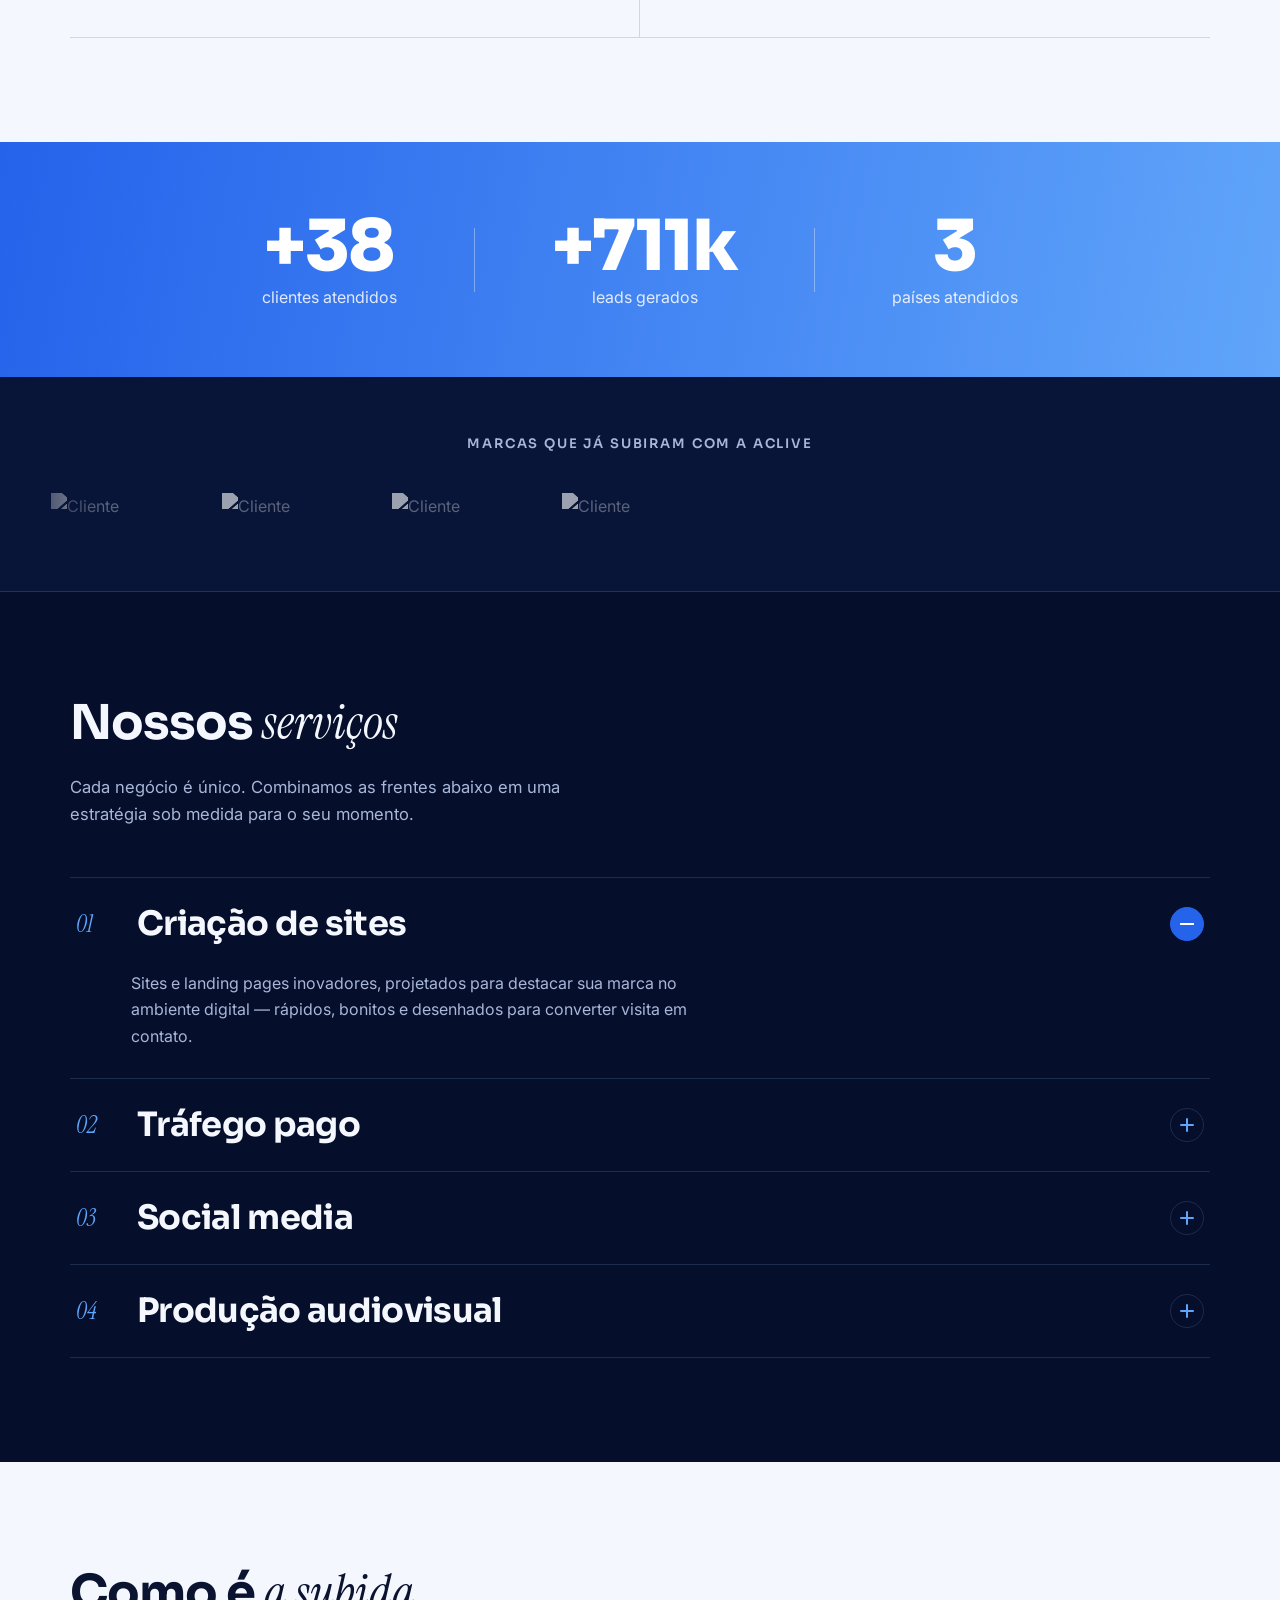
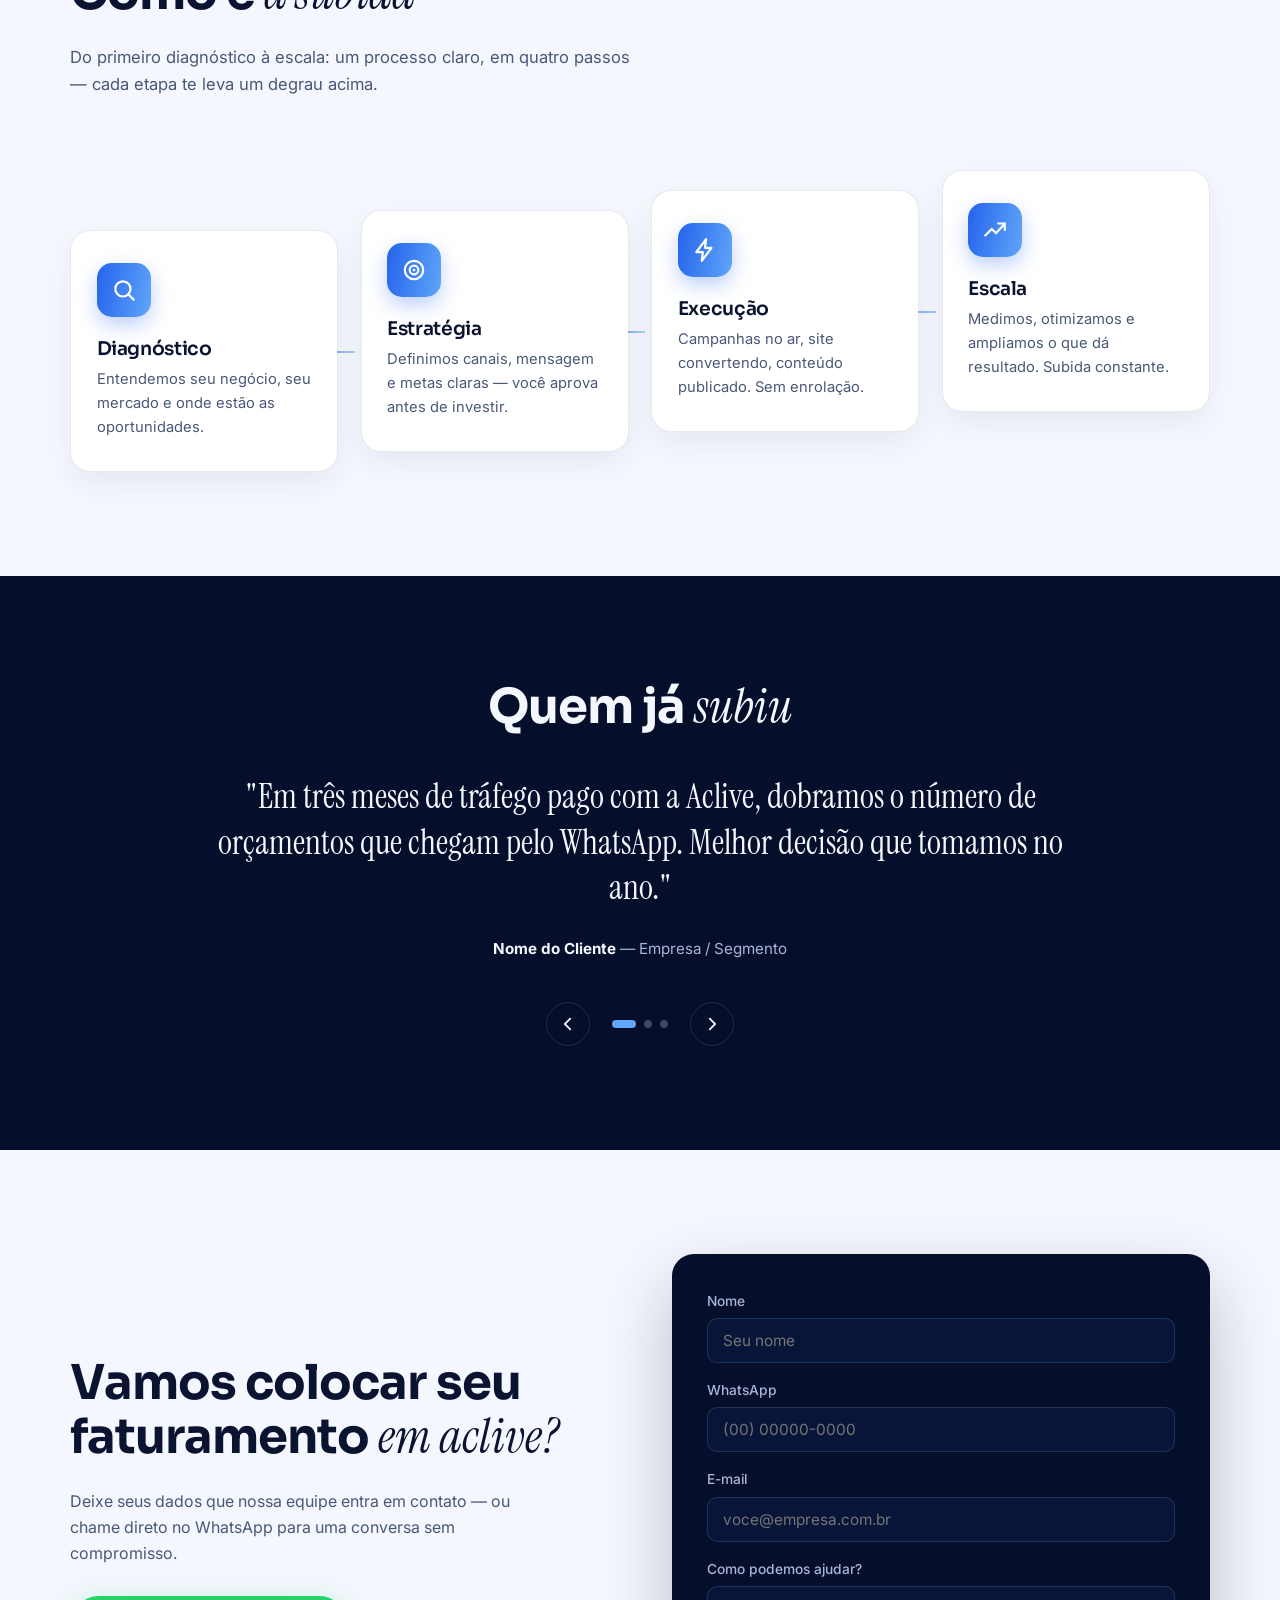
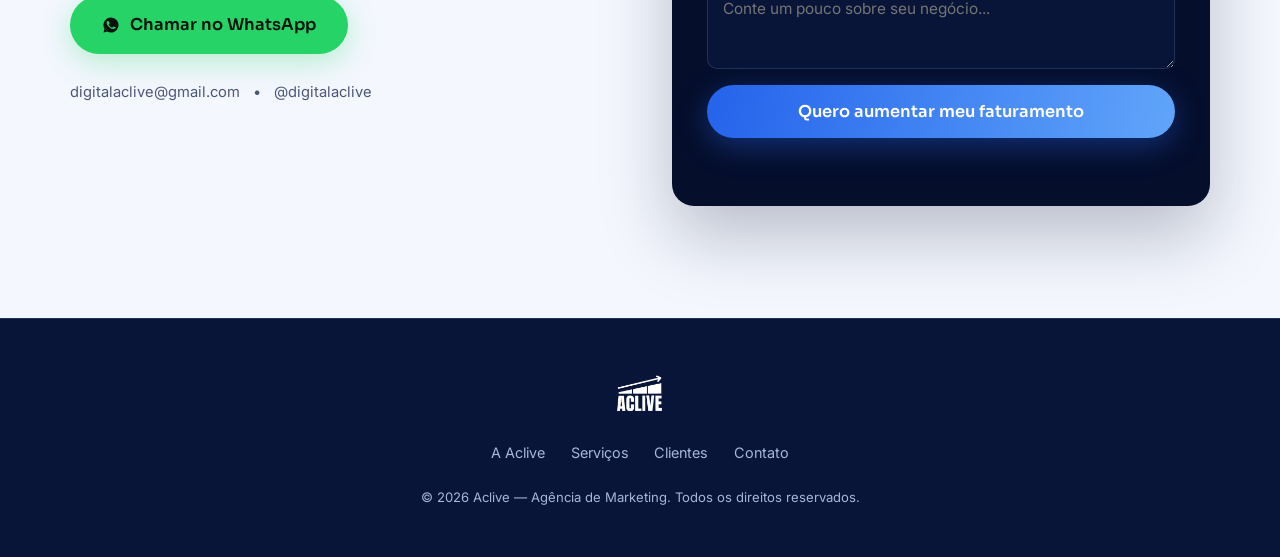
==== commit 0d9257a0: "feat: carrossel de clientes usa a pasta logos/ Cria a pasta logos/ (com LEIA-ME.txt) e aponta o carr" ====
--- a/index.html
+++ b/index.html
@@ -156,8 +156,8 @@
   </section>
 
   <!-- ================= CLIENTES (carrossel de logos) =================
-       Os logos usam os arquivos cliente-1.png ... cliente-4.png (na mesma
-       pasta do index.html, junto do logo-aclive.png).
+       Os logos ficam na pasta  logos/  (logos/cliente-1.png ... cliente-4.png).
+       Basta subir os arquivos nessa pasta na public_html — veja logos/LEIA-ME.txt.
        A lista aparece DUAS vezes (conjunto 1 e a cópia) — é a cópia que faz
        o carrossel girar sem emenda. Para trocar/adicionar, mude nos DOIS. -->
   <section class="clients-band" aria-label="Clientes que confiam na Aclive">
@@ -165,15 +165,15 @@
     <div class="logos-viewport">
       <div class="logos-track">
         <!-- ===== CONJUNTO 1 (visível) ===== -->
-        <div class="client-logo"><img src="cliente-1.png" alt="Cliente"></div>
-        <div class="client-logo"><img src="cliente-2.png" alt="Cliente"></div>
-        <div class="client-logo"><img src="cliente-3.png" alt="Cliente"></div>
-        <div class="client-logo"><img src="cliente-4.png" alt="Cliente"></div>
+        <div class="client-logo"><img src="logos/cliente-1.png" alt="Cliente"></div>
+        <div class="client-logo"><img src="logos/cliente-2.png" alt="Cliente"></div>
+        <div class="client-logo"><img src="logos/cliente-3.png" alt="Cliente"></div>
+        <div class="client-logo"><img src="logos/cliente-4.png" alt="Cliente"></div>
         <!-- ===== CONJUNTO 2 (cópia — mantenha igual ao conjunto 1) ===== -->
-        <div class="client-logo" aria-hidden="true"><img src="cliente-1.png" alt=""></div>
-        <div class="client-logo" aria-hidden="true"><img src="cliente-2.png" alt=""></div>
-        <div class="client-logo" aria-hidden="true"><img src="cliente-3.png" alt=""></div>
-        <div class="client-logo" aria-hidden="true"><img src="cliente-4.png" alt=""></div>
+        <div class="client-logo" aria-hidden="true"><img src="logos/cliente-1.png" alt=""></div>
+        <div class="client-logo" aria-hidden="true"><img src="logos/cliente-2.png" alt=""></div>
+        <div class="client-logo" aria-hidden="true"><img src="logos/cliente-3.png" alt=""></div>
+        <div class="client-logo" aria-hidden="true"><img src="logos/cliente-4.png" alt=""></div>
       </div>
     </div>
   </section>
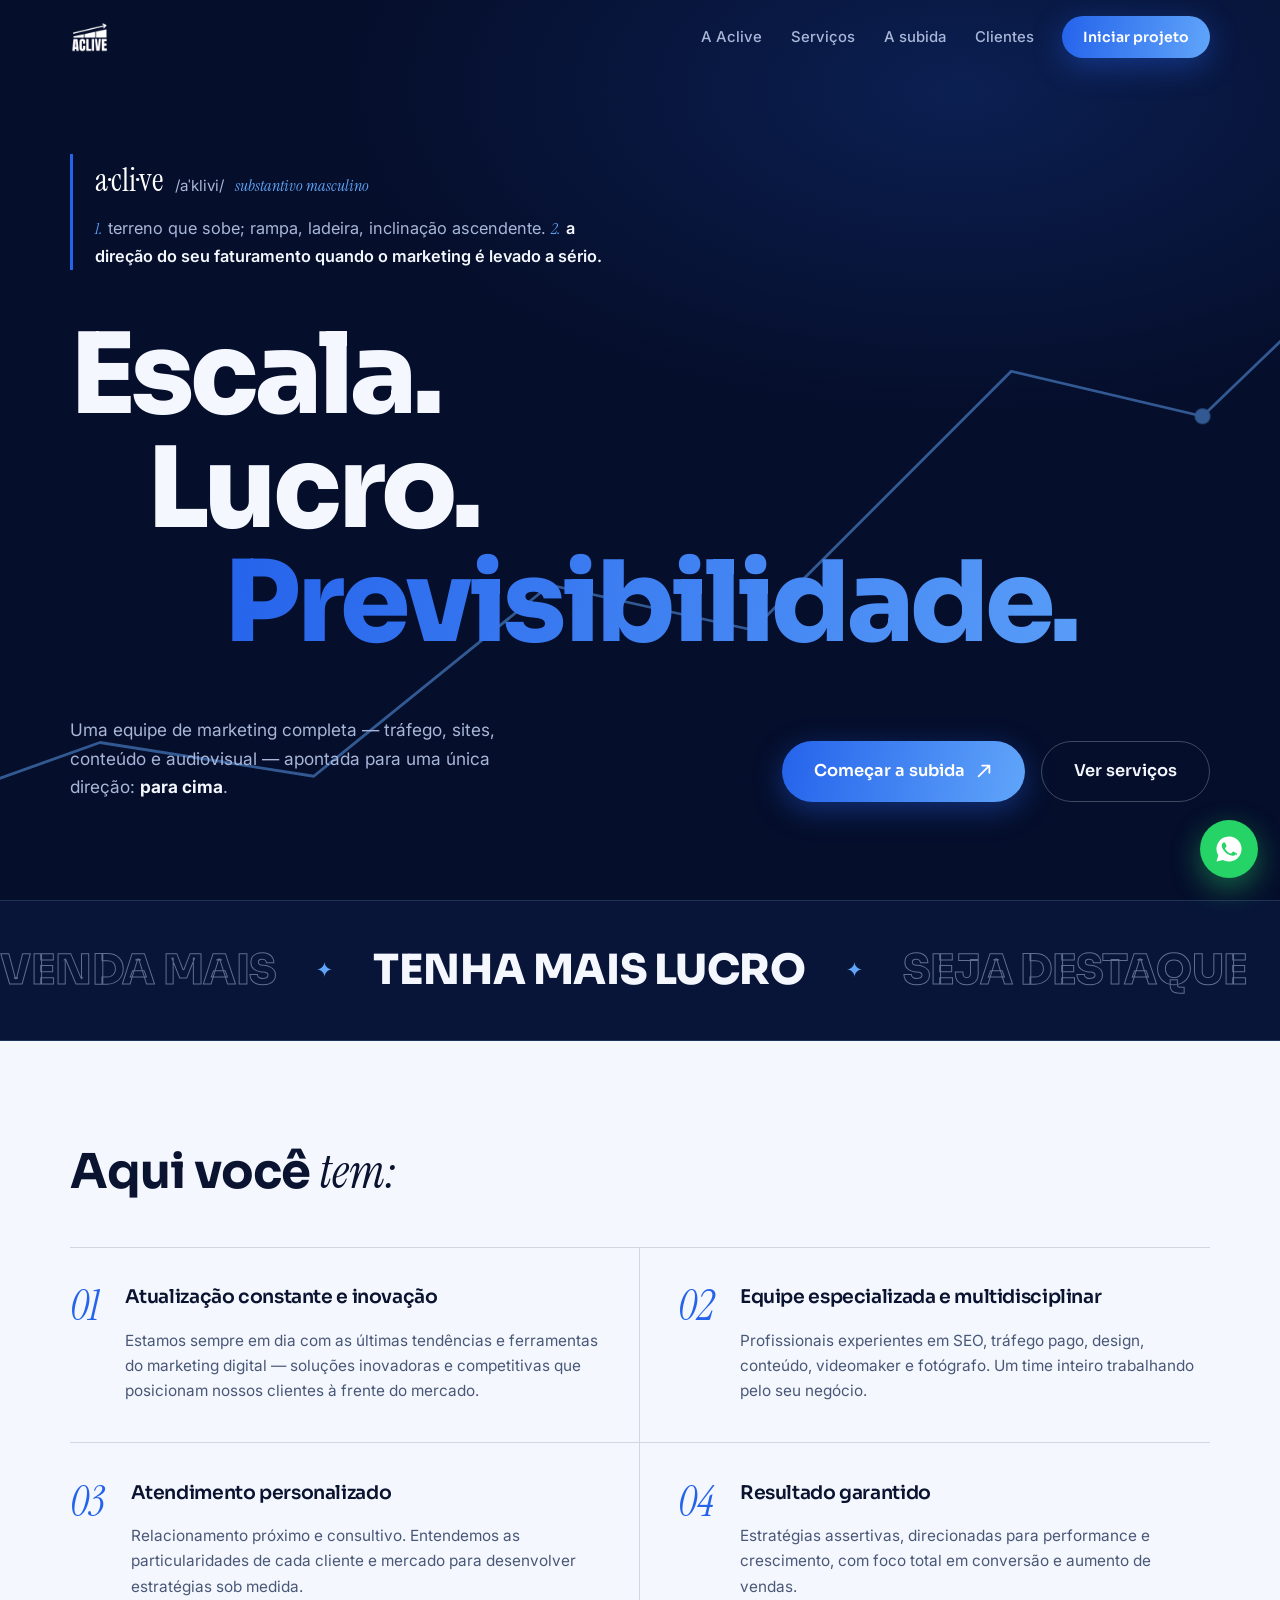
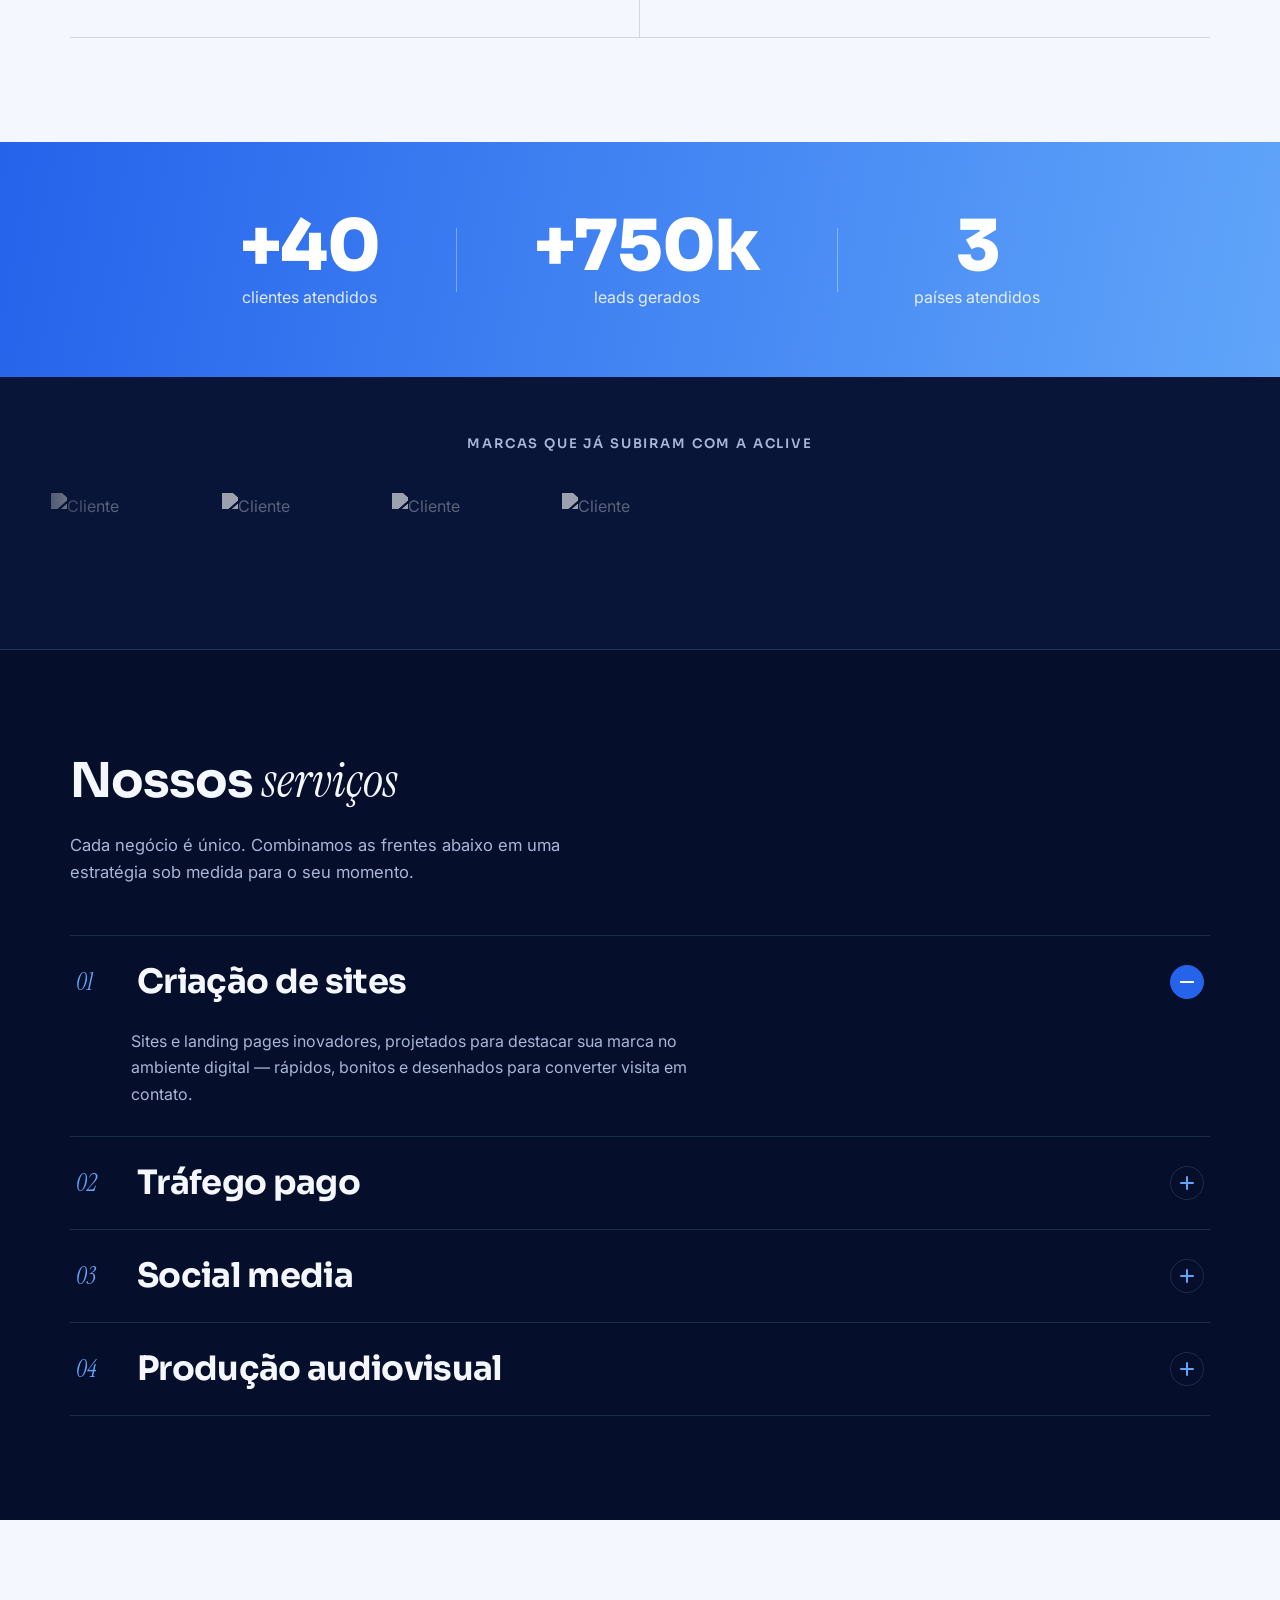
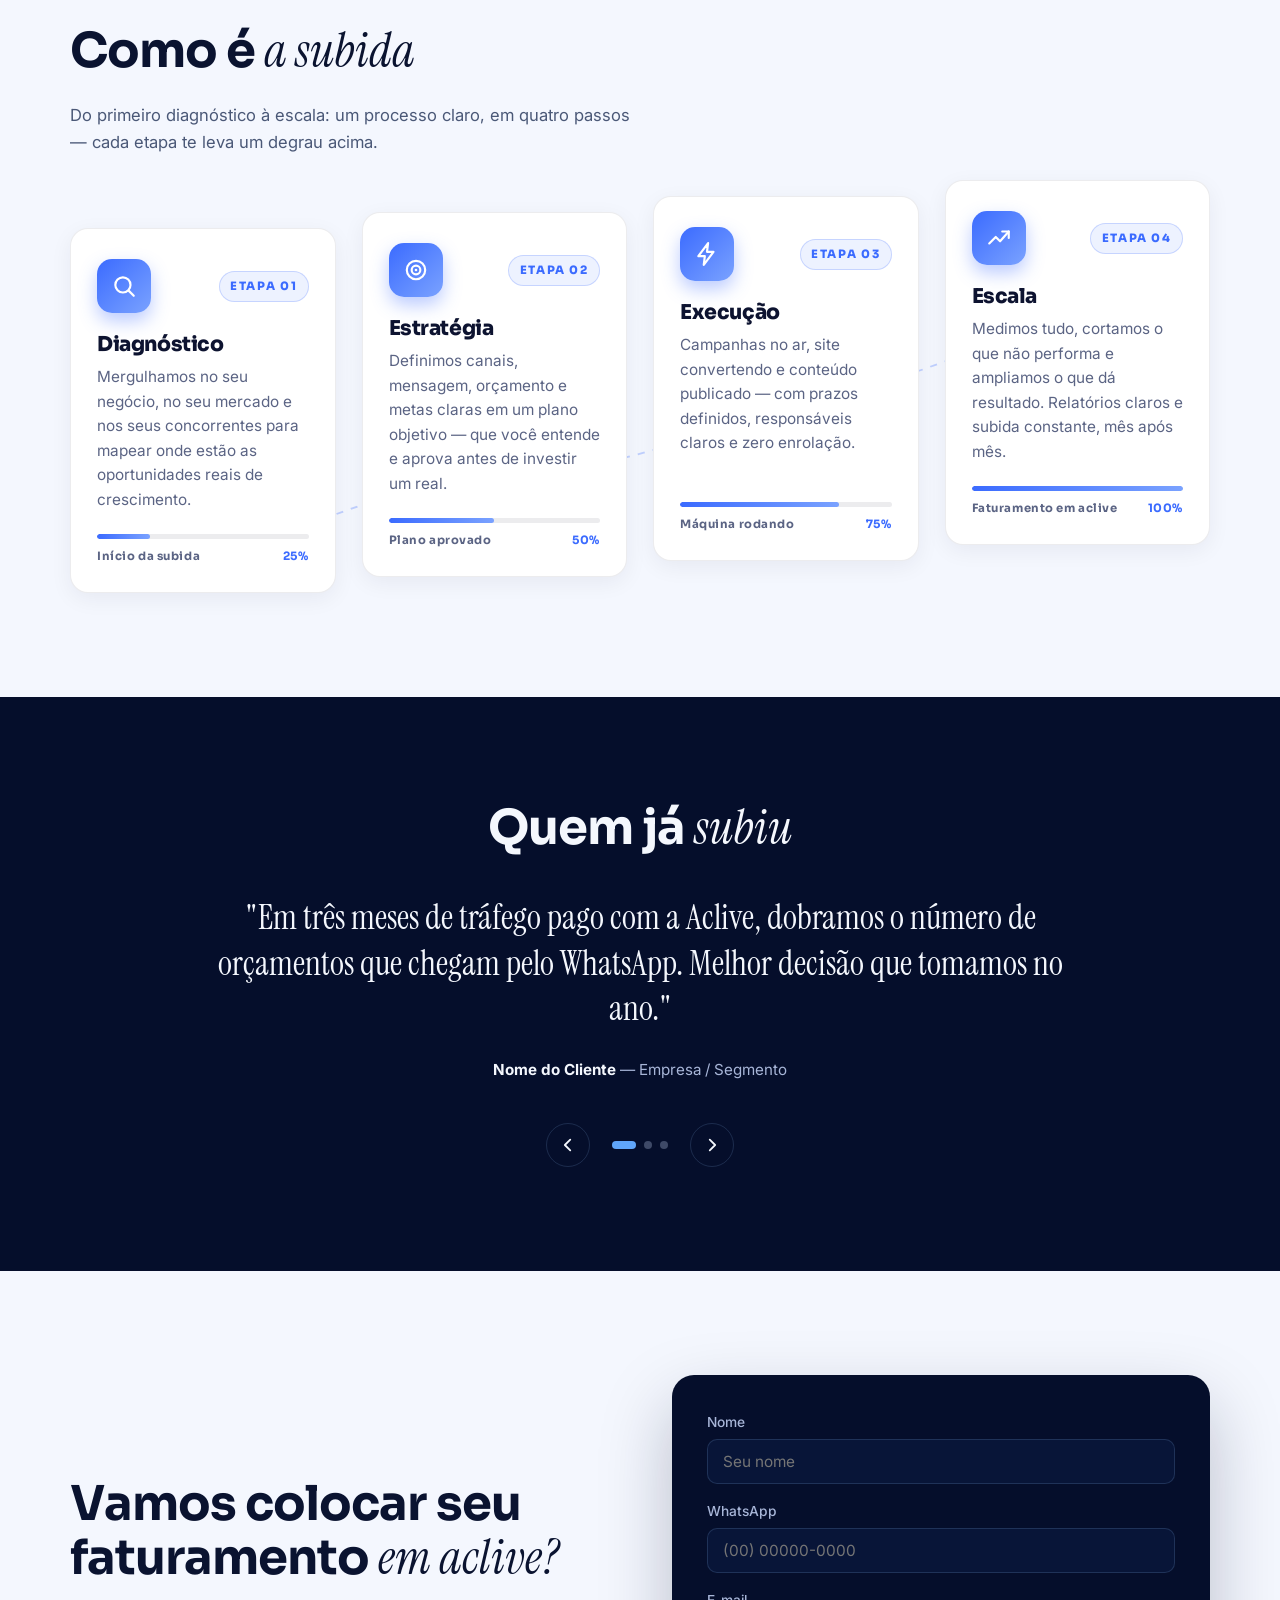
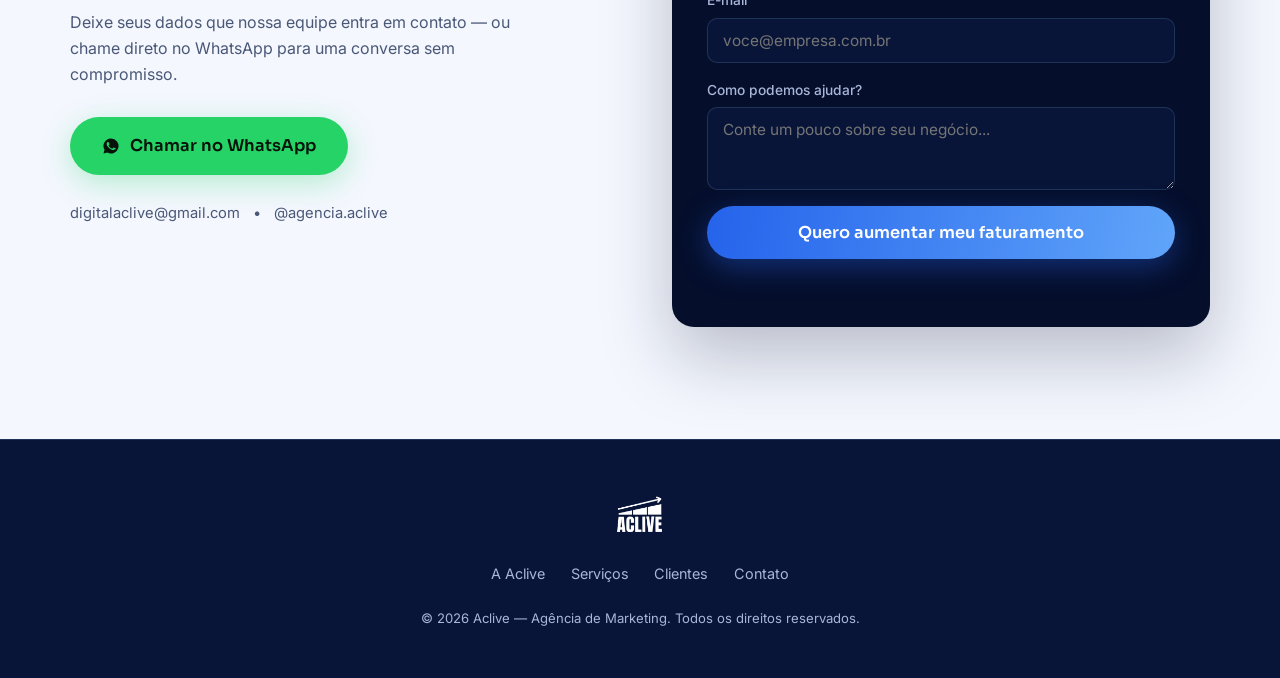
==== commit 6936c022: "update: versão do cliente (seção 'A subida' redesenhada + ajustes) Aplica as edições feitas pelo cli" ====
--- a/index.html
+++ b/index.html
@@ -16,7 +16,7 @@
   <link rel="preconnect" href="https://fonts.googleapis.com">
   <link rel="preconnect" href="https://fonts.gstatic.com" crossorigin>
   <link href="https://fonts.googleapis.com/css2?family=Sora:wght@400;600;700;800&family=Inter:wght@400;500;600&family=Instrument+Serif:ital@0;1&display=swap" rel="stylesheet">
-  <link rel="stylesheet" href="style.css">
+  <link rel="stylesheet" href="style.css?v=3">
 </head>
 <body>
 
@@ -243,34 +243,73 @@
       <p class="climb-sub reveal">Do primeiro diagnóstico à escala: um processo claro, em quatro passos — cada etapa te leva um degrau acima.</p>
 
       <div class="climb2">
-        <article class="climb-card reveal">
-          <span class="climb-ic" aria-hidden="true">
-            <svg viewBox="0 0 24 24" fill="none"><circle cx="11" cy="11" r="7" stroke="currentColor" stroke-width="2"/><path d="M16.5 16.5 L21 21" stroke="currentColor" stroke-width="2" stroke-linecap="round"/></svg>
-          </span>
-          <h3>Diagnóstico</h3>
-          <p>Entendemos seu negócio, seu mercado e onde estão as oportunidades.</p>
-        </article>
-        <article class="climb-card reveal">
-          <span class="climb-ic" aria-hidden="true">
-            <svg viewBox="0 0 24 24" fill="none"><circle cx="12" cy="12" r="8.5" stroke="currentColor" stroke-width="2"/><circle cx="12" cy="12" r="4" stroke="currentColor" stroke-width="2"/><circle cx="12" cy="12" r="1.2" fill="currentColor"/></svg>
-          </span>
-          <h3>Estratégia</h3>
-          <p>Definimos canais, mensagem e metas claras — você aprova antes de investir.</p>
-        </article>
-        <article class="climb-card reveal">
-          <span class="climb-ic" aria-hidden="true">
-            <svg viewBox="0 0 24 24" fill="none"><path d="M13 2 L4 14 h6 l-1 8 9-12 h-6 Z" stroke="currentColor" stroke-width="2" stroke-linejoin="round"/></svg>
-          </span>
-          <h3>Execução</h3>
-          <p>Campanhas no ar, site convertendo, conteúdo publicado. Sem enrolação.</p>
-        </article>
-        <article class="climb-card reveal">
-          <span class="climb-ic" aria-hidden="true">
-            <svg viewBox="0 0 24 24" fill="none"><path d="M3 17 L9 11 L13 15 L21 6" stroke="currentColor" stroke-width="2" stroke-linecap="round" stroke-linejoin="round"/><path d="M15 6 h6 v6" stroke="currentColor" stroke-width="2" stroke-linecap="round" stroke-linejoin="round"/></svg>
-          </span>
-          <h3>Escala</h3>
-          <p>Medimos, otimizamos e ampliamos o que dá resultado. Subida constante.</p>
-        </article>
+        <!-- Estilos dos cards estão no style.css (seção "A subida: cards v2") -->
+
+        <div class="sbd-grid">
+          <svg class="sbd-path" viewBox="0 0 1100 420" preserveAspectRatio="none" aria-hidden="true">
+            <path d="M40 380 C 220 380, 260 300, 400 290 S 640 220, 720 200 S 980 90, 1060 60"/>
+          </svg>
+
+          <article class="sbd-card reveal">
+            <div class="sbd-top">
+              <span class="sbd-ic" aria-hidden="true">
+                <svg viewBox="0 0 24 24" fill="none"><circle cx="11" cy="11" r="7" stroke="currentColor" stroke-width="2"/><path d="M16.5 16.5 L21 21" stroke="currentColor" stroke-width="2" stroke-linecap="round"/></svg>
+              </span>
+              <span class="sbd-step">Etapa 01</span>
+            </div>
+            <h3>Diagnóstico</h3>
+            <p>Mergulhamos no seu negócio, no seu mercado e nos seus concorrentes para mapear onde estão as oportunidades reais de crescimento.</p>
+            <div class="sbd-meter" aria-hidden="true">
+              <div class="sbd-meter-track"><span class="sbd-meter-fill" style="--fill:25%"></span></div>
+              <div class="sbd-meter-label"><span>Início da subida</span><b>25%</b></div>
+            </div>
+          </article>
+
+          <article class="sbd-card reveal">
+            <div class="sbd-top">
+              <span class="sbd-ic" aria-hidden="true">
+                <svg viewBox="0 0 24 24" fill="none"><circle cx="12" cy="12" r="8.5" stroke="currentColor" stroke-width="2"/><circle cx="12" cy="12" r="4" stroke="currentColor" stroke-width="2"/><circle cx="12" cy="12" r="1.2" fill="currentColor"/></svg>
+              </span>
+              <span class="sbd-step">Etapa 02</span>
+            </div>
+            <h3>Estratégia</h3>
+            <p>Definimos canais, mensagem, orçamento e metas claras em um plano objetivo — que você entende e aprova antes de investir um real.</p>
+            <div class="sbd-meter" aria-hidden="true">
+              <div class="sbd-meter-track"><span class="sbd-meter-fill" style="--fill:50%"></span></div>
+              <div class="sbd-meter-label"><span>Plano aprovado</span><b>50%</b></div>
+            </div>
+          </article>
+
+          <article class="sbd-card reveal">
+            <div class="sbd-top">
+              <span class="sbd-ic" aria-hidden="true">
+                <svg viewBox="0 0 24 24" fill="none"><path d="M13 2 L4 14 h6 l-1 8 9-12 h-6 Z" stroke="currentColor" stroke-width="2" stroke-linejoin="round"/></svg>
+              </span>
+              <span class="sbd-step">Etapa 03</span>
+            </div>
+            <h3>Execução</h3>
+            <p>Campanhas no ar, site convertendo e conteúdo publicado — com prazos definidos, responsáveis claros e zero enrolação.</p>
+            <div class="sbd-meter" aria-hidden="true">
+              <div class="sbd-meter-track"><span class="sbd-meter-fill" style="--fill:75%"></span></div>
+              <div class="sbd-meter-label"><span>Máquina rodando</span><b>75%</b></div>
+            </div>
+          </article>
+
+          <article class="sbd-card reveal">
+            <div class="sbd-top">
+              <span class="sbd-ic" aria-hidden="true">
+                <svg viewBox="0 0 24 24" fill="none"><path d="M3 17 L9 11 L13 15 L21 6" stroke="currentColor" stroke-width="2" stroke-linecap="round" stroke-linejoin="round"/><path d="M15 6 h6 v6" stroke="currentColor" stroke-width="2" stroke-linecap="round" stroke-linejoin="round"/></svg>
+              </span>
+              <span class="sbd-step">Etapa 04</span>
+            </div>
+            <h3>Escala</h3>
+            <p>Medimos tudo, cortamos o que não performa e ampliamos o que dá resultado. Relatórios claros e subida constante, mês após mês.</p>
+            <div class="sbd-meter" aria-hidden="true">
+              <div class="sbd-meter-track"><span class="sbd-meter-fill" style="--fill:100%"></span></div>
+              <div class="sbd-meter-label"><span>Faturamento em aclive</span><b>100%</b></div>
+            </div>
+          </article>
+        </div>
       </div>
     </div>
   </section>
@@ -328,7 +367,7 @@
           <!-- EDITAR: e-mail e Instagram reais -->
           <a href="mailto:digitalaclive@gmail.com">digitalaclive@gmail.com</a>
           <span aria-hidden="true">•</span>
-          <a href="https://instagram.com/digitalaclive" target="_blank" rel="noopener">@digitalaclive</a>
+          <a href="https://instagram.com/agencia.aclive" target="_blank" rel="noopener">@agencia.aclive</a>
         </div>
       </div>
 
--- a/style.css
+++ b/style.css
@@ -524,10 +524,10 @@
 
 .client-logo:hover { color: #fff; transform: translateY(-2px); }
 
-.client-logo svg { height: 42px; width: auto; display: block; }
+.client-logo svg { height: 100px; width: auto; display: block; }
 
 .client-logo img {
-  height: 42px;
+  height: 100px;
   width: auto;
   display: block;
   object-fit: contain;
@@ -984,9 +984,162 @@
 
   .stat-sep { display: none; }
 
+  /* hero em escada: reduz tamanho e recuos p/ "Previsibilidade." caber na tela */
+  .stair { font-size: clamp(1.9rem, 9vw, 2.7rem); }
+  .stair-line:nth-child(2) { margin-left: 1rem; }
+  .stair-line:nth-child(3) { margin-left: 2rem; }
+
+  /* faixa de números: empilhada e centralizada no celular */
+  .stats-band { padding: 3.2rem 0; }
+  .stats-row { flex-direction: column; gap: 1.9rem; }
+  .stat-num { font-size: 3rem; }
+
+  /* logos do carrossel um pouco menores no celular */
+  .client-logo svg,
+  .client-logo img { height: 72px; }
+
   .climb2 { grid-template-columns: 1fr; }
 
   .climb-card::after { display: none; }
 
   .svc-body > p { padding-left: 0.4rem; }
 }
+
+/* ---------- A subida: cards v2 (redesenho) ---------- */
+#subida .climb2 { display: block; }
+
+.sbd-grid {
+  --sbd-ink: #0d1330;
+  --sbd-brand: #3b6bff;
+  --sbd-brand-2: #7aa2ff;
+  --sbd-muted: #5b6484;
+  position: relative;
+  display: grid;
+  grid-template-columns: repeat(4, 1fr);
+  gap: 26px;
+  margin-top: 10px;
+}
+
+/* linha tracejada ascendente ao fundo */
+.sbd-path { position: absolute; inset: 0; width: 100%; height: 100%; pointer-events: none; z-index: 0; }
+.sbd-path path { stroke: var(--sbd-brand); stroke-width: 2; stroke-dasharray: 7 8; fill: none; opacity: 0.28; }
+
+.sbd-card {
+  position: relative;
+  z-index: 1;
+  display: flex;
+  flex-direction: column;
+  background: #fff;
+  border: 1px solid rgba(13, 19, 48, 0.08);
+  border-radius: 18px;
+  padding: 30px 26px 26px;
+  box-shadow: 0 6px 22px rgba(13, 19, 48, 0.06);
+  transition: transform 0.3s cubic-bezier(0.22, 0.61, 0.36, 1), box-shadow 0.3s, border-color 0.3s;
+  overflow: hidden;
+}
+
+/* escada em diagonal no desktop */
+.sbd-card:nth-child(3) { transform: translateY(-16px); }
+.sbd-card:nth-child(4) { transform: translateY(-32px); }
+.sbd-card:nth-child(5) { transform: translateY(-48px); }
+
+.sbd-card:hover {
+  transform: translateY(-8px);
+  box-shadow: 0 24px 48px rgba(13, 19, 48, 0.14);
+  border-color: rgba(59, 107, 255, 0.35);
+}
+.sbd-card:nth-child(3):hover { transform: translateY(-24px); }
+.sbd-card:nth-child(4):hover { transform: translateY(-40px); }
+.sbd-card:nth-child(5):hover { transform: translateY(-56px); }
+
+/* filete superior que acende no hover */
+.sbd-card::before {
+  content: "";
+  position: absolute;
+  top: 0; left: 0; right: 0;
+  height: 4px;
+  background: linear-gradient(90deg, var(--sbd-brand), var(--sbd-brand-2));
+  transform: scaleX(0);
+  transform-origin: left;
+  transition: transform 0.35s cubic-bezier(0.22, 0.61, 0.36, 1);
+}
+.sbd-card:hover::before { transform: scaleX(1); }
+
+.sbd-top { display: flex; align-items: center; justify-content: space-between; margin-bottom: 20px; }
+
+.sbd-ic {
+  display: inline-flex;
+  align-items: center;
+  justify-content: center;
+  width: 54px; height: 54px;
+  border-radius: 15px;
+  color: #fff;
+  background: linear-gradient(135deg, var(--sbd-brand), var(--sbd-brand-2));
+  box-shadow: 0 8px 18px rgba(59, 107, 255, 0.35);
+}
+.sbd-ic svg { width: 26px; height: 26px; flex: none; }
+
+.sbd-step {
+  font-family: var(--font-display, "Sora", system-ui, sans-serif);
+  font-weight: 800;
+  font-size: 0.72rem;
+  letter-spacing: 0.14em;
+  text-transform: uppercase;
+  color: var(--sbd-brand);
+  background: rgba(59, 107, 255, 0.09);
+  border: 1px solid rgba(59, 107, 255, 0.22);
+  padding: 0.45em 0.9em;
+  border-radius: 999px;
+  white-space: nowrap;
+}
+
+.sbd-card h3 {
+  font-family: var(--font-display, "Sora", system-ui, sans-serif);
+  font-weight: 800;
+  font-size: 1.28rem;
+  color: var(--sbd-ink);
+  margin: 0 0 8px;
+  line-height: 1.15;
+}
+
+.sbd-card p { margin: 0; color: var(--sbd-muted); font-size: 0.96rem; line-height: 1.6; flex: 1; }
+
+/* barra de progresso: cada etapa um degrau acima */
+.sbd-meter { margin-top: 22px; }
+.sbd-meter-track { height: 5px; border-radius: 999px; background: rgba(13, 19, 48, 0.08); overflow: hidden; }
+.sbd-meter-fill {
+  display: block;
+  height: 100%;
+  border-radius: 999px;
+  width: var(--fill, 25%);
+  background: linear-gradient(90deg, var(--sbd-brand), var(--sbd-brand-2));
+  transition: width 1s cubic-bezier(0.22, 0.61, 0.36, 1) 0.2s;
+}
+.sbd-meter-label {
+  display: flex;
+  justify-content: space-between;
+  margin-top: 8px;
+  font-family: var(--font-display, "Sora", system-ui, sans-serif);
+  font-weight: 700;
+  font-size: 0.72rem;
+  color: var(--sbd-muted);
+  letter-spacing: 0.05em;
+}
+.sbd-meter-label b { color: var(--sbd-brand); }
+
+@media (max-width: 1020px) {
+  .sbd-grid { grid-template-columns: 1fr 1fr; }
+  .sbd-card:nth-child(n) { transform: none; }
+  .sbd-card:nth-child(n):hover { transform: translateY(-8px); }
+  .sbd-path { display: none; }
+}
+
+@media (max-width: 600px) {
+  .sbd-grid { grid-template-columns: 1fr; gap: 18px; }
+}
+
+@media (prefers-reduced-motion: reduce) {
+  .sbd-card,
+  .sbd-card::before,
+  .sbd-meter-fill { transition: none; }
+}
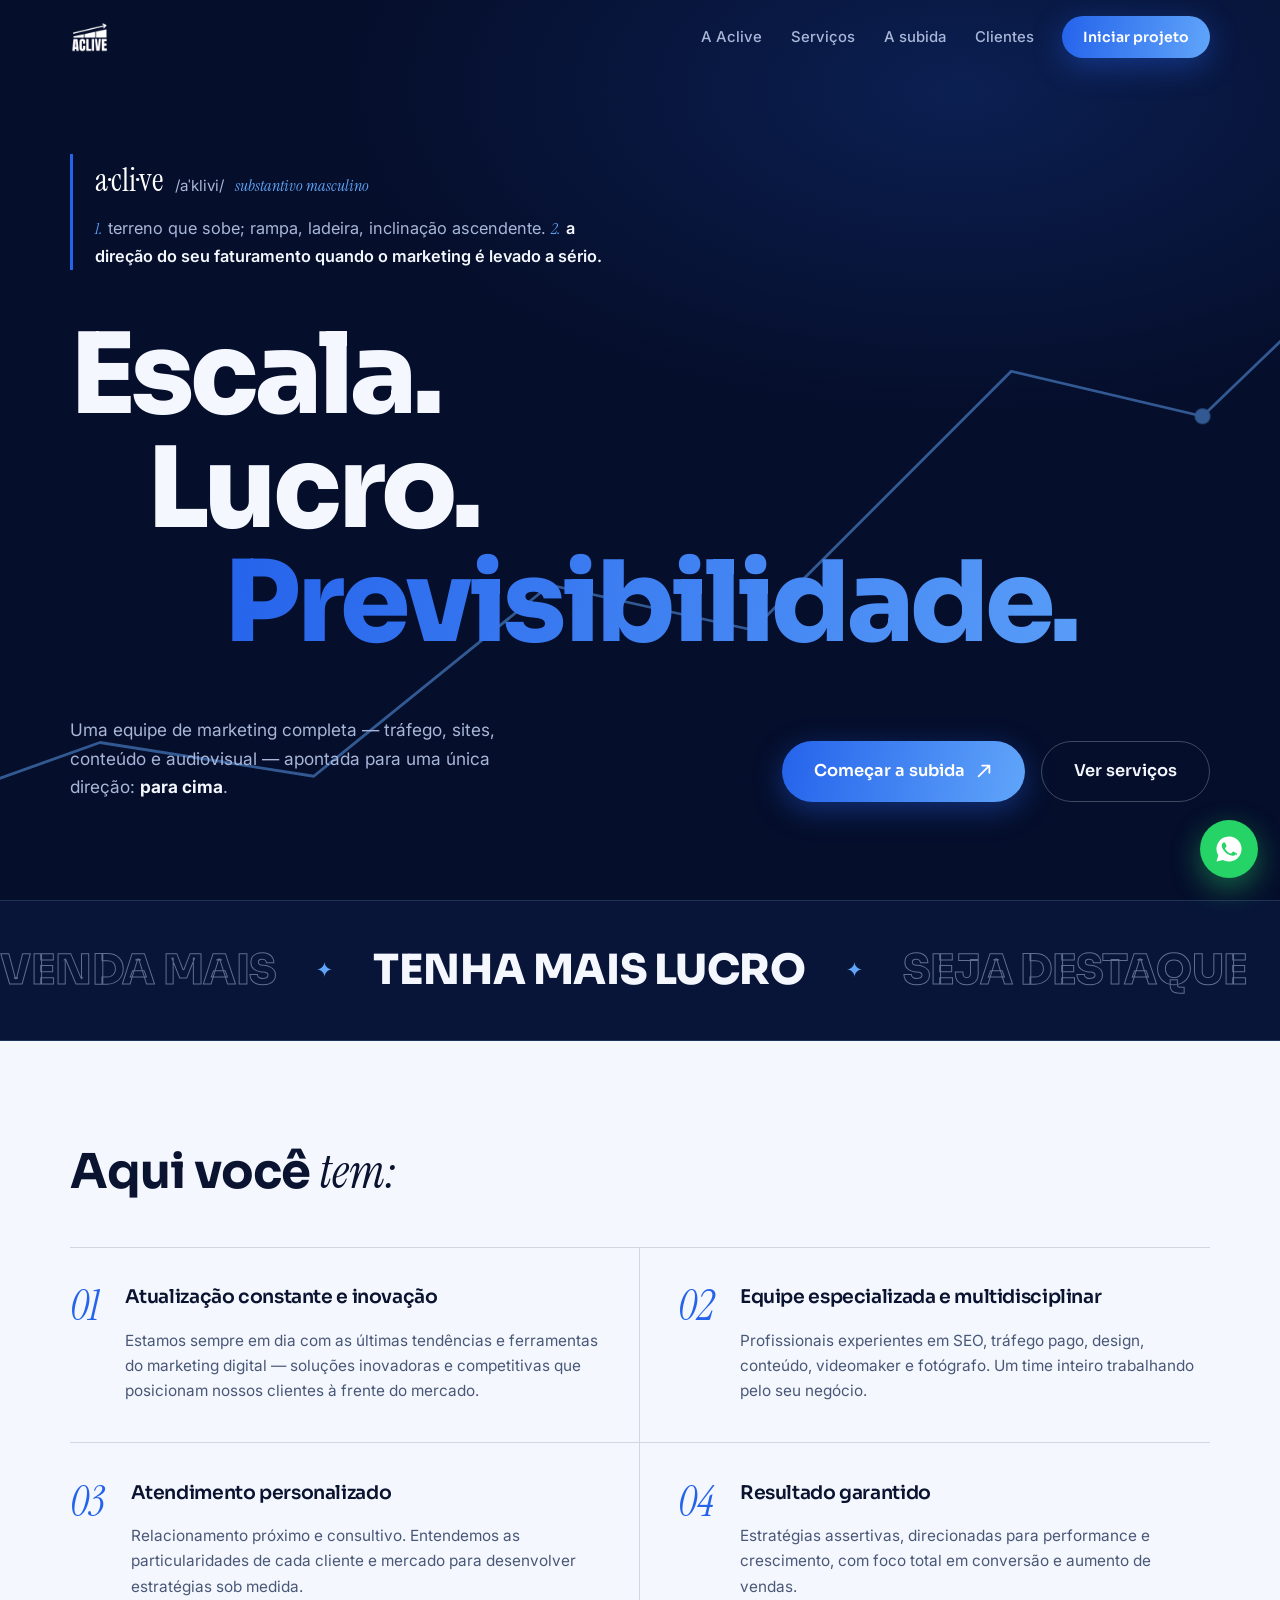
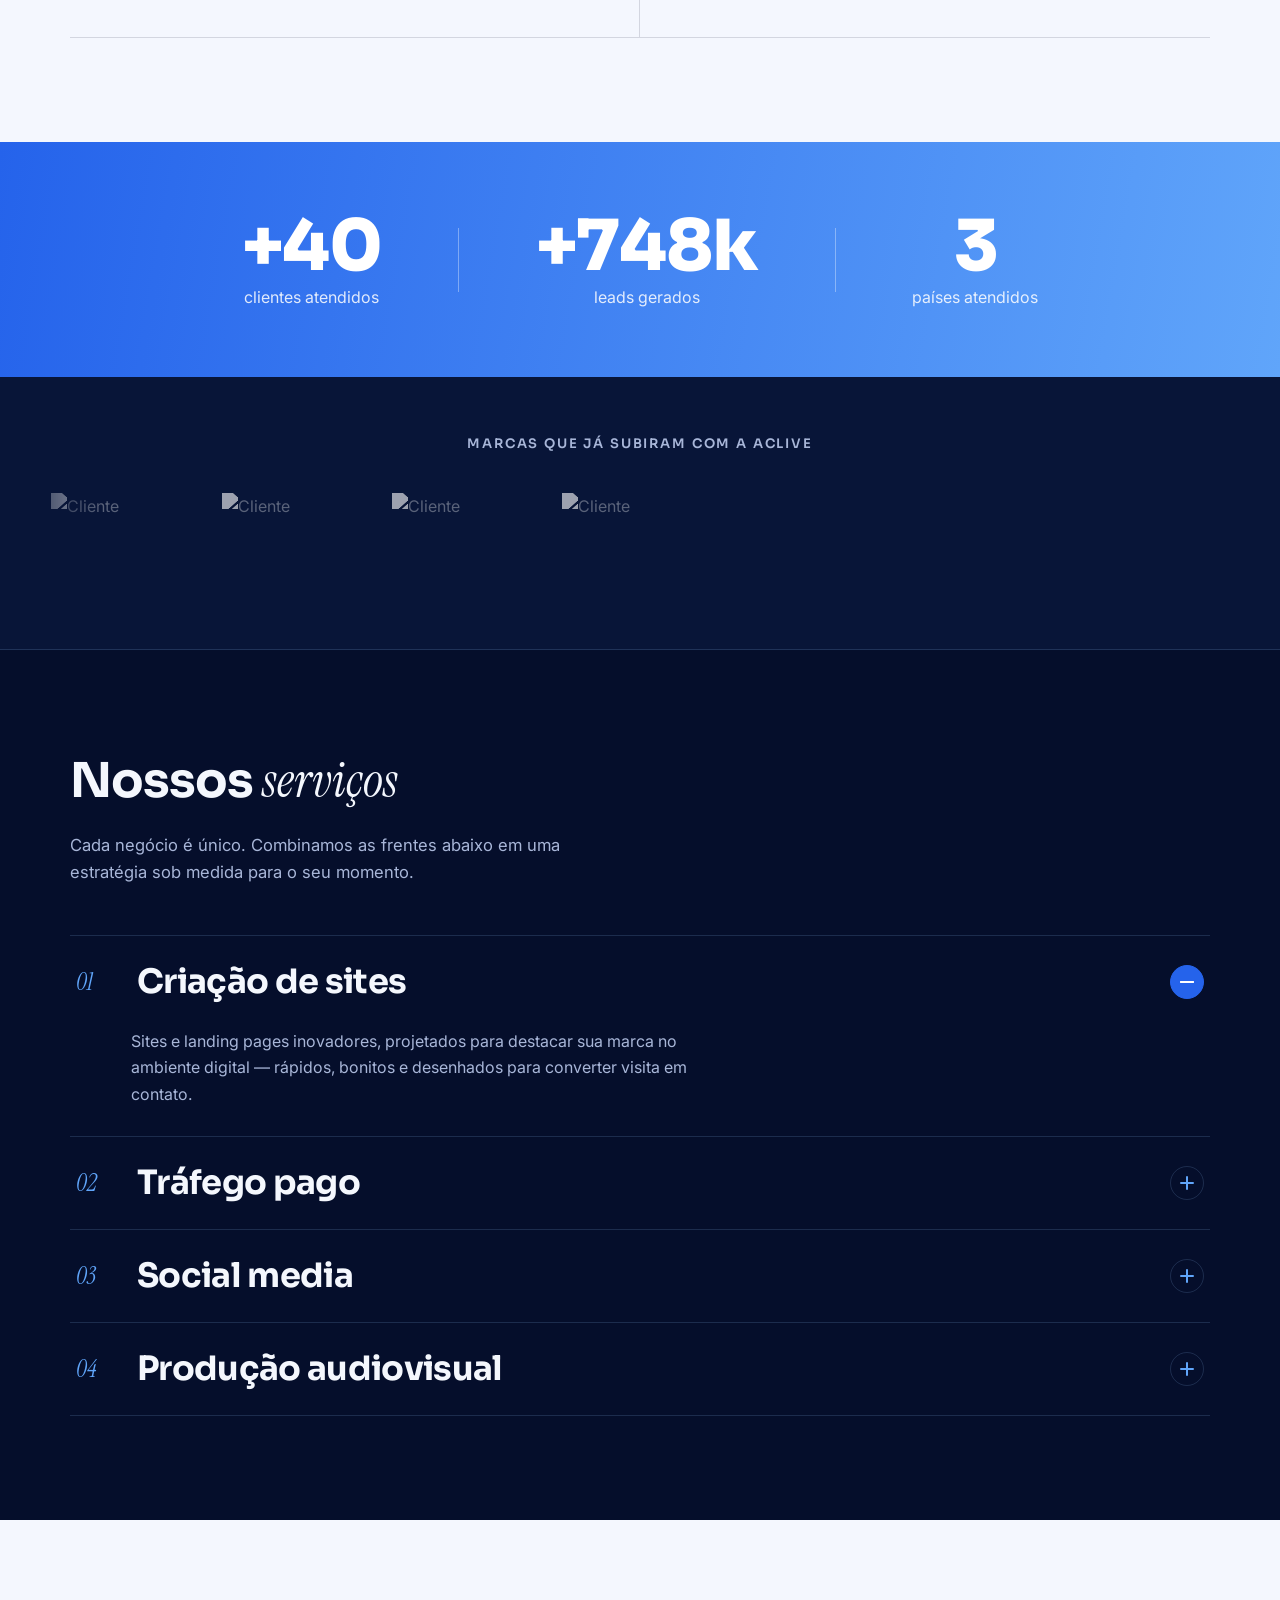
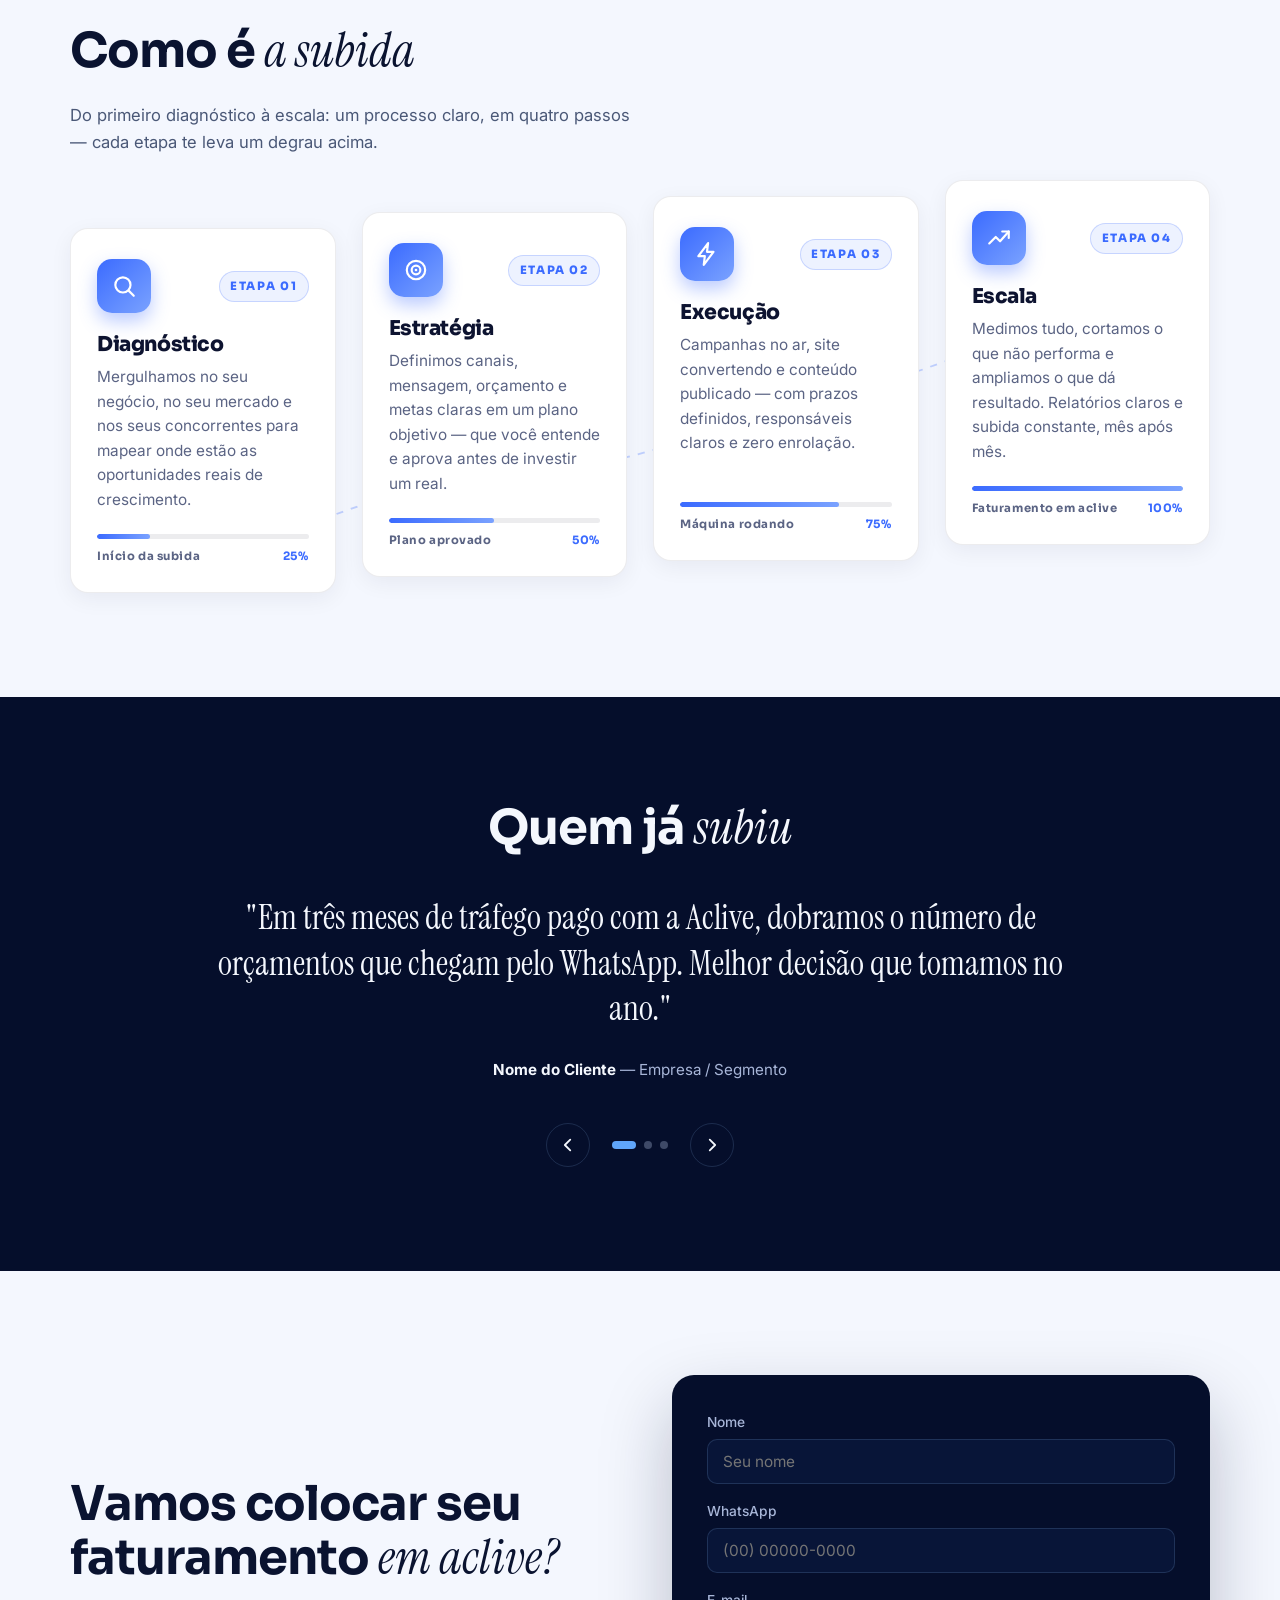
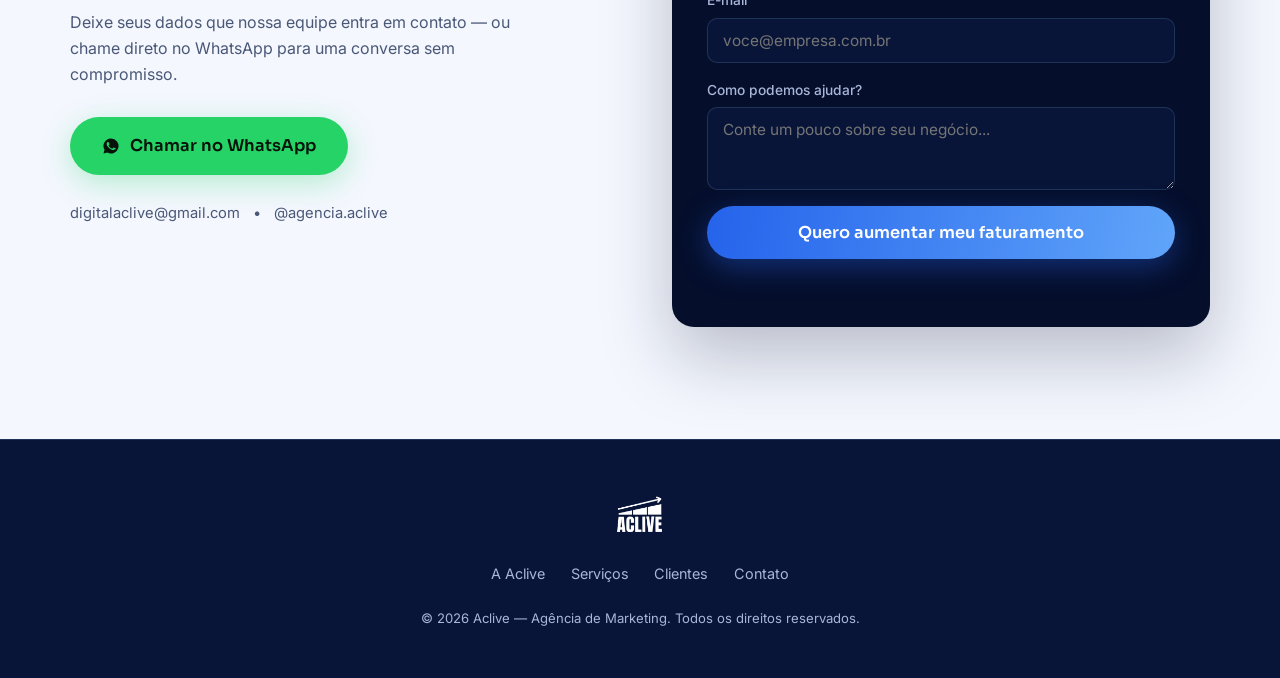
==== commit c33f46bc: "feat: instala Meta Pixel (ID 24704770449145082) em todas as páginas Adiciona o código base do Meta P" ====
--- a/index.html
+++ b/index.html
@@ -17,6 +17,23 @@
   <link rel="preconnect" href="https://fonts.gstatic.com" crossorigin>
   <link href="https://fonts.googleapis.com/css2?family=Sora:wght@400;600;700;800&family=Inter:wght@400;500;600&family=Instrument+Serif:ital@0;1&display=swap" rel="stylesheet">
   <link rel="stylesheet" href="style.css?v=3">
+  <!-- Meta Pixel Code -->
+  <script>
+  !function(f,b,e,v,n,t,s)
+  {if(f.fbq)return;n=f.fbq=function(){n.callMethod?
+  n.callMethod.apply(n,arguments):n.queue.push(arguments)};
+  if(!f._fbq)f._fbq=n;n.push=n;n.loaded=!0;n.version='2.0';
+  n.queue=[];t=b.createElement(e);t.async=!0;
+  t.src=v;s=b.getElementsByTagName(e)[0];
+  s.parentNode.insertBefore(t,s)}(window, document,'script',
+  'https://connect.facebook.net/en_US/fbevents.js');
+  fbq('init', '24704770449145082');
+  fbq('track', 'PageView');
+  </script>
+  <noscript><img height="1" width="1" style="display:none"
+  src="https://www.facebook.com/tr?id=24704770449145082&ev=PageView&noscript=1"
+  /></noscript>
+  <!-- End Meta Pixel Code -->
 </head>
 <body>
 
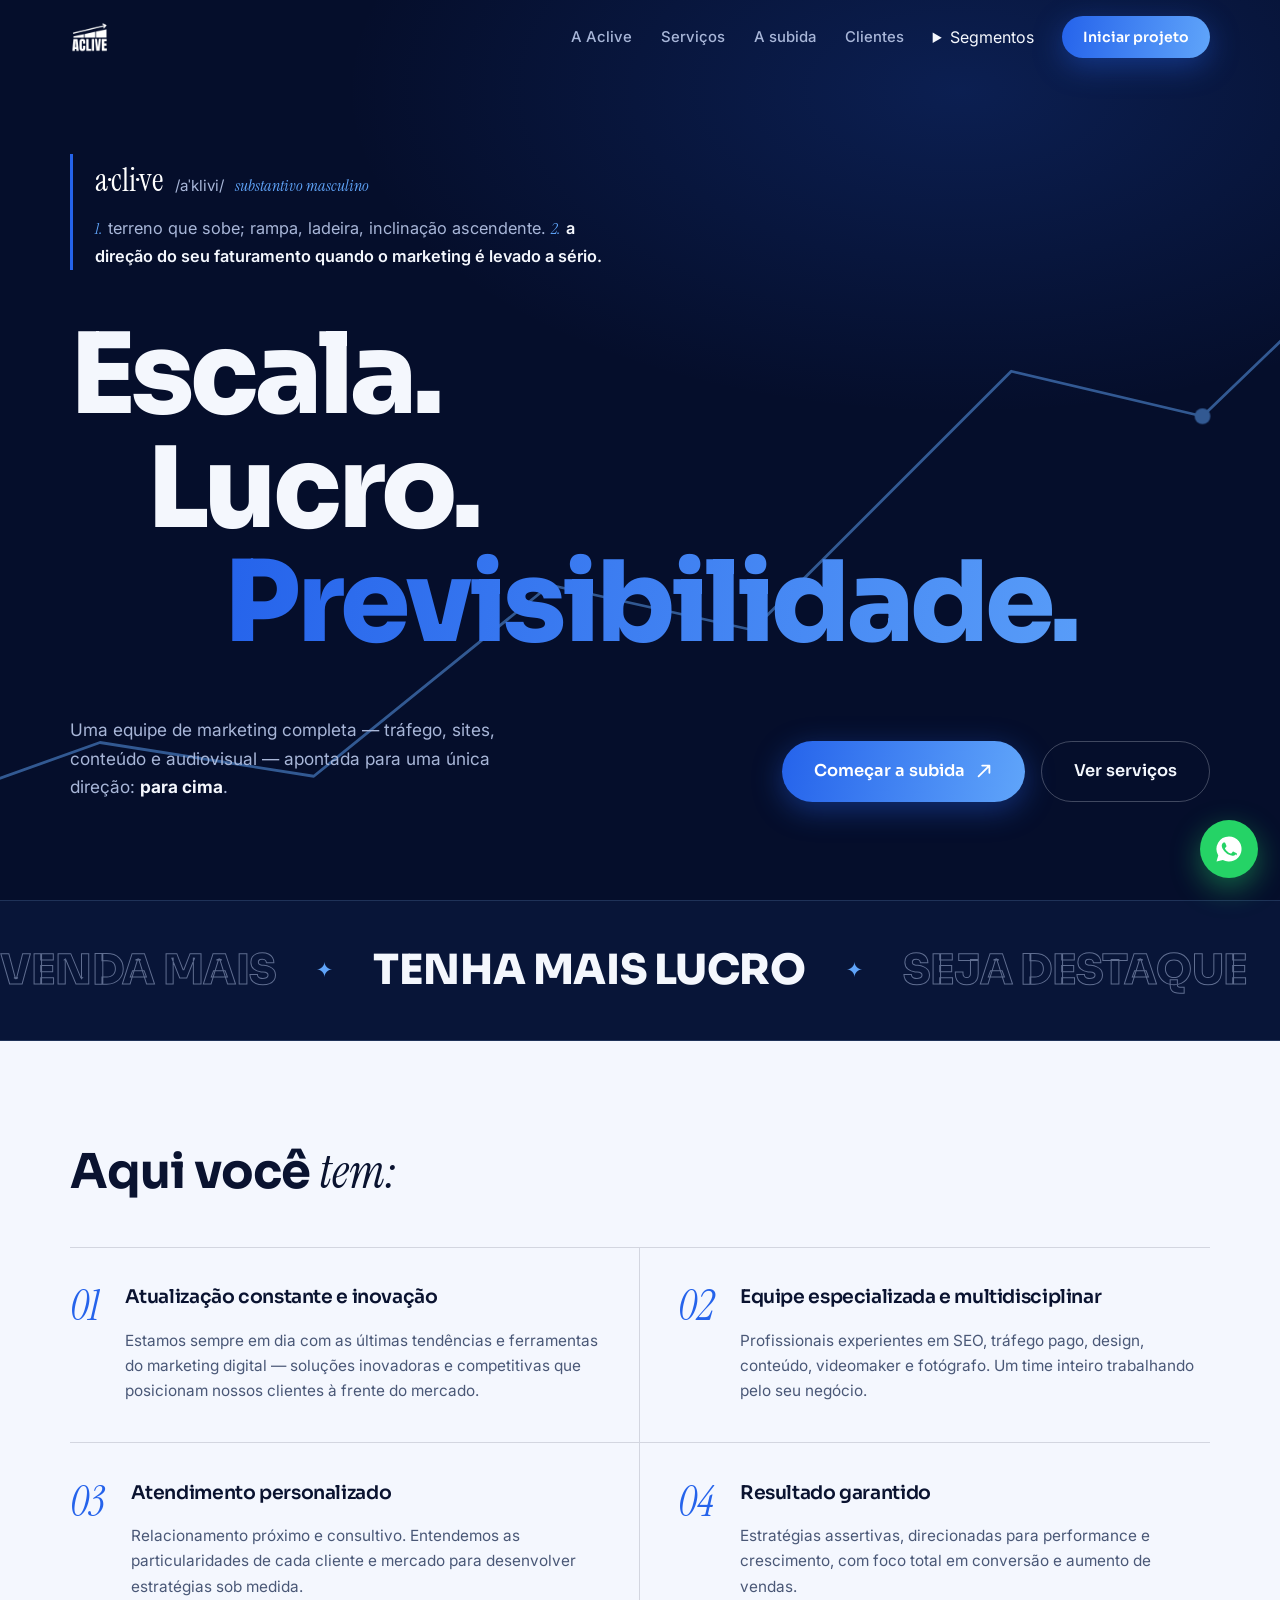
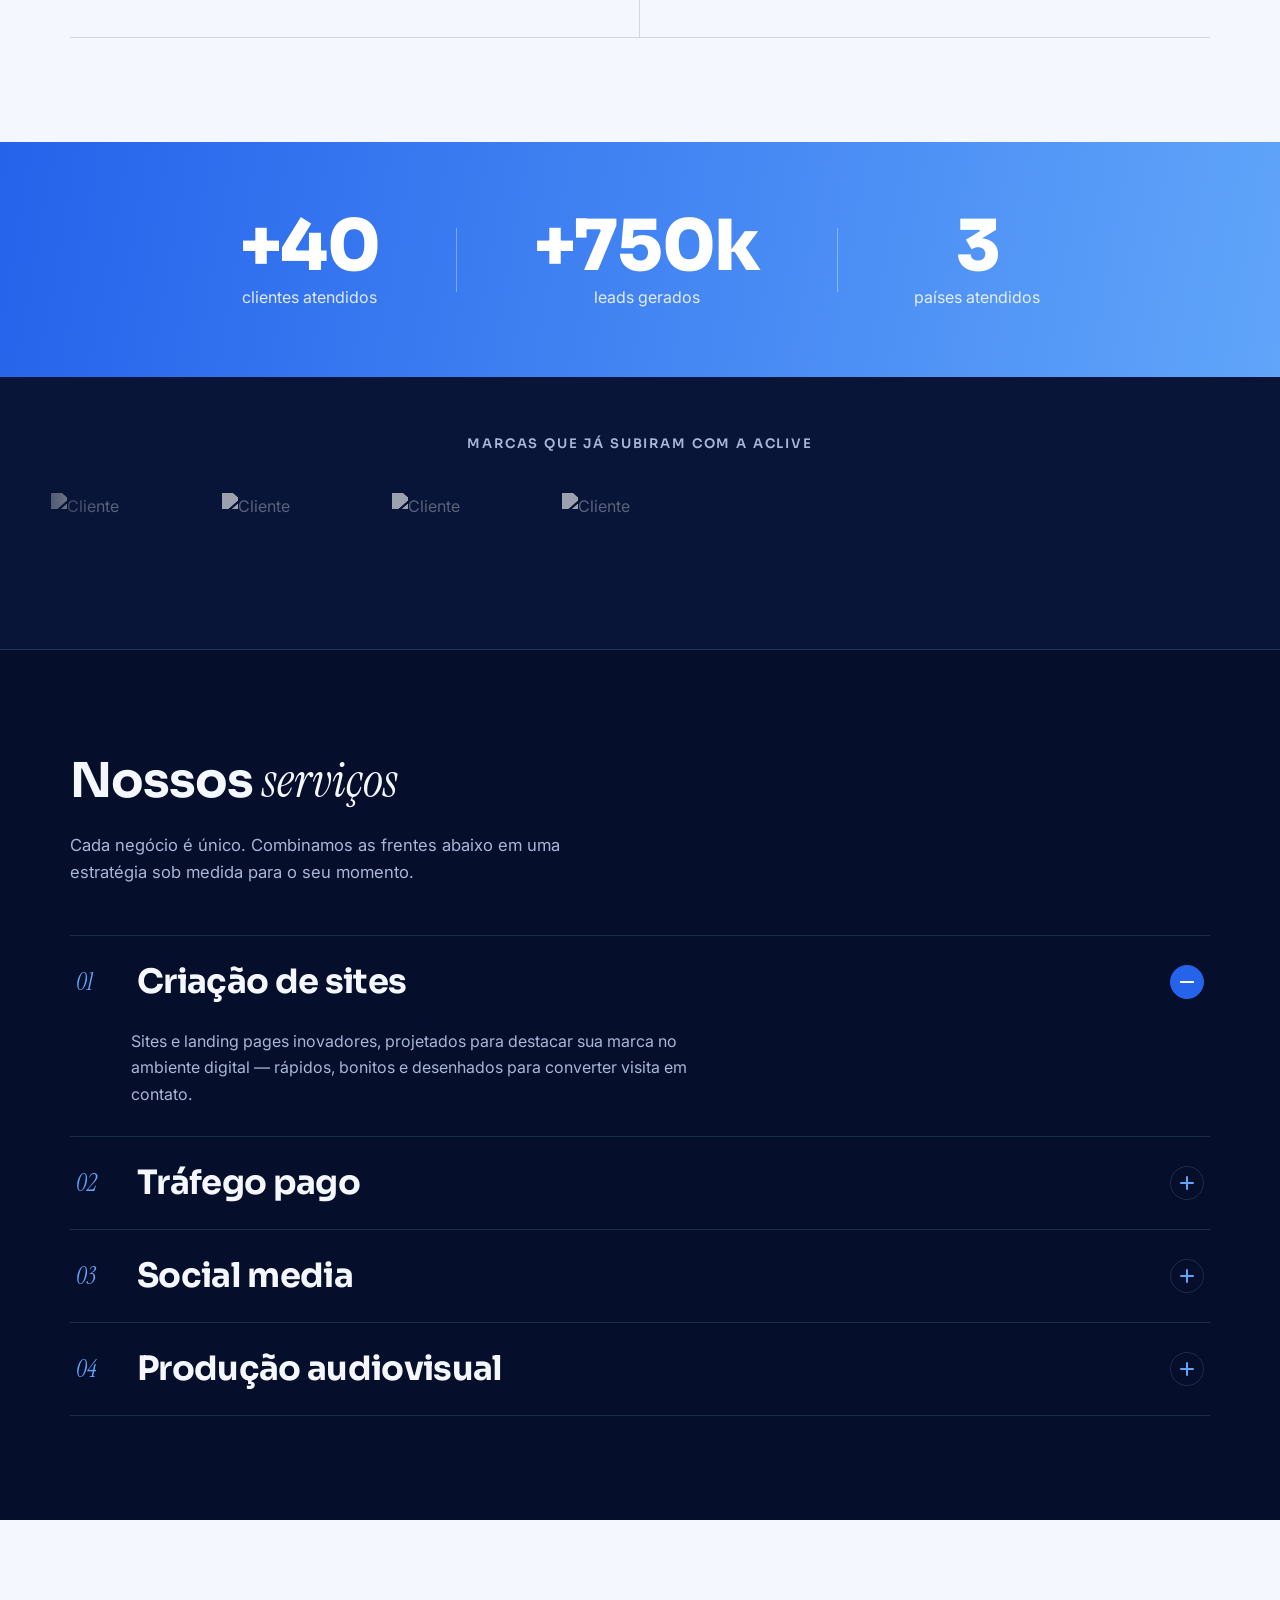
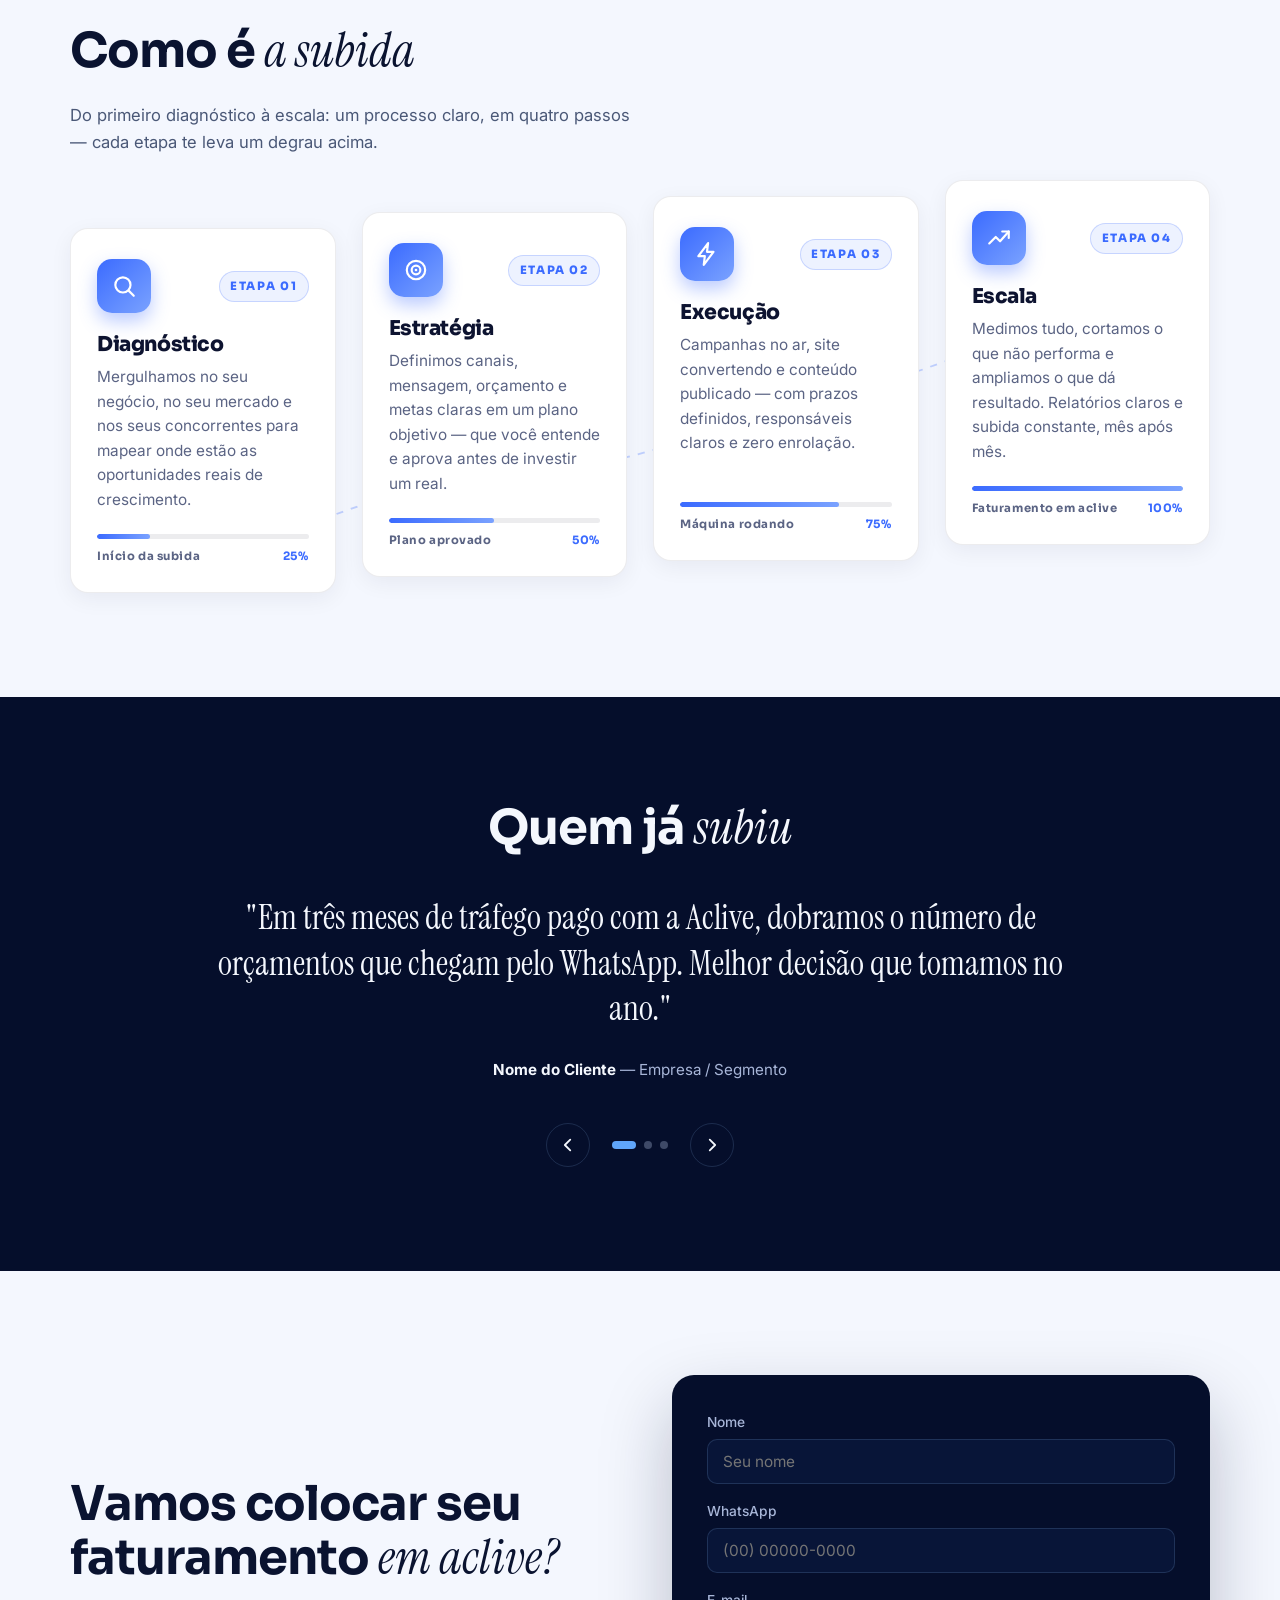
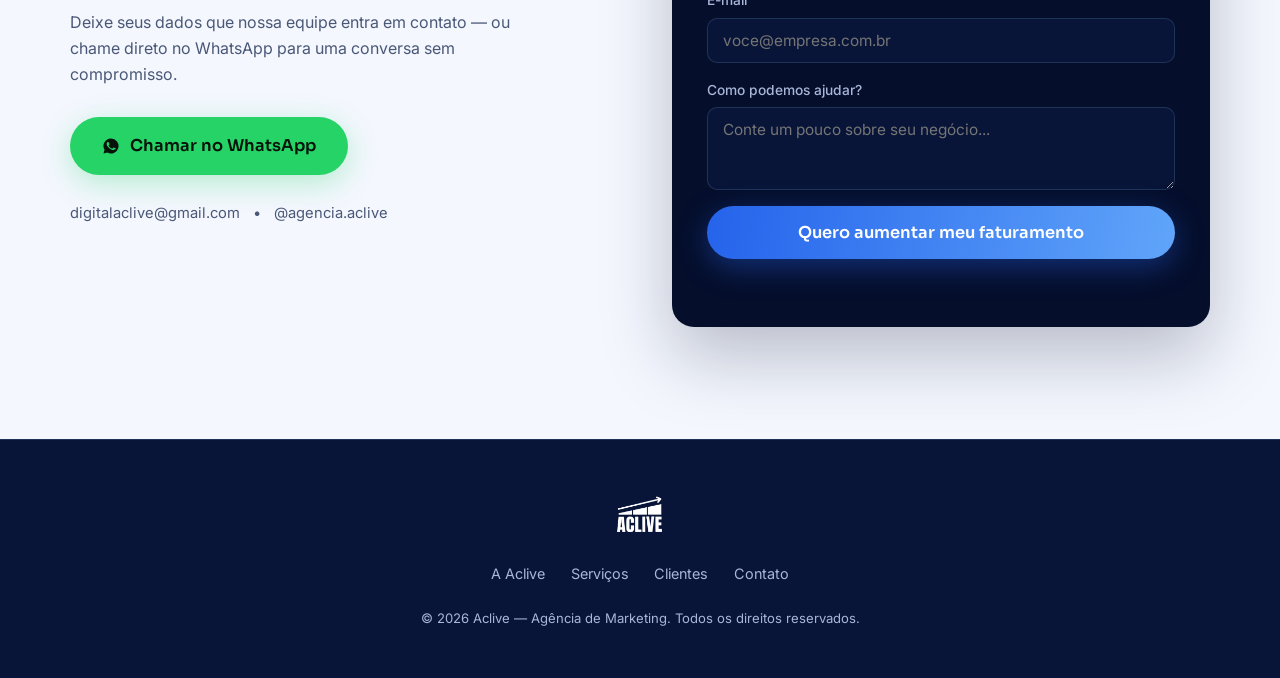
==== commit a28c7afd: "fix: adiciona menu 'Segmentos' na navbar da home + bump CSS v4 A home não tinha o dropdown de Segmen" ====
--- a/index.html
+++ b/index.html
@@ -16,7 +16,7 @@
   <link rel="preconnect" href="https://fonts.googleapis.com">
   <link rel="preconnect" href="https://fonts.gstatic.com" crossorigin>
   <link href="https://fonts.googleapis.com/css2?family=Sora:wght@400;600;700;800&family=Inter:wght@400;500;600&family=Instrument+Serif:ital@0;1&display=swap" rel="stylesheet">
-  <link rel="stylesheet" href="style.css?v=3">
+  <link rel="stylesheet" href="style.css?v=4">
   <!-- Meta Pixel Code -->
   <script>
   !function(f,b,e,v,n,t,s)
@@ -49,6 +49,16 @@
         <a href="#servicos">Serviços</a>
         <a href="#subida">A subida</a>
         <a href="#depoimentos">Clientes</a>
+        <details class="nav-drop">
+          <summary>Segmentos</summary>
+          <div class="nav-drop-menu">
+            <a href="/segmentos/advocacia/">Advocacia</a>
+            <a href="/segmentos/estetica/">Clínicas de Estética</a>
+            <a href="/segmentos/arquitetura/">Arquitetura &amp; Design</a>
+            <a href="/segmentos/tricologia/">Tricologia</a>
+            <!-- EDITAR: novos segmentos entram aqui -->
+          </div>
+        </details>
         <a href="#contato" class="btn btn-primary btn-nav">Iniciar projeto</a>
       </nav>
 
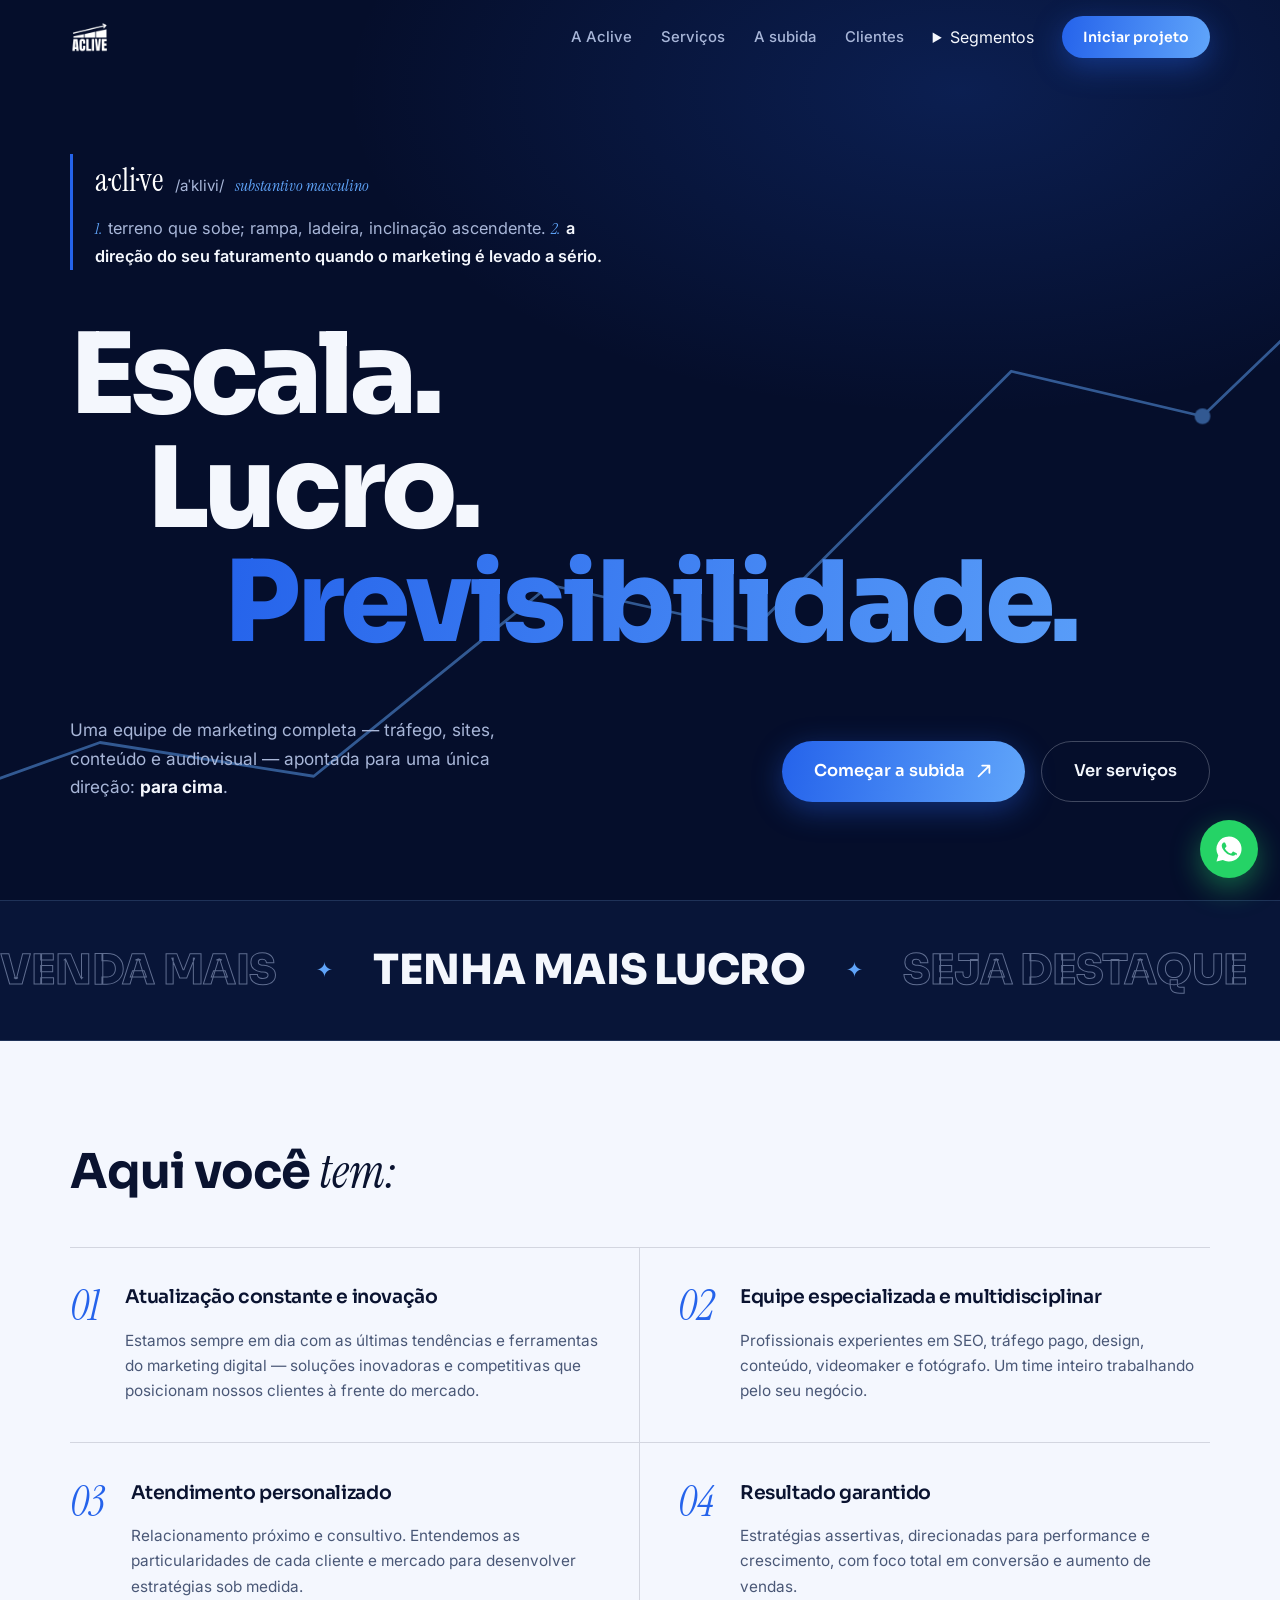
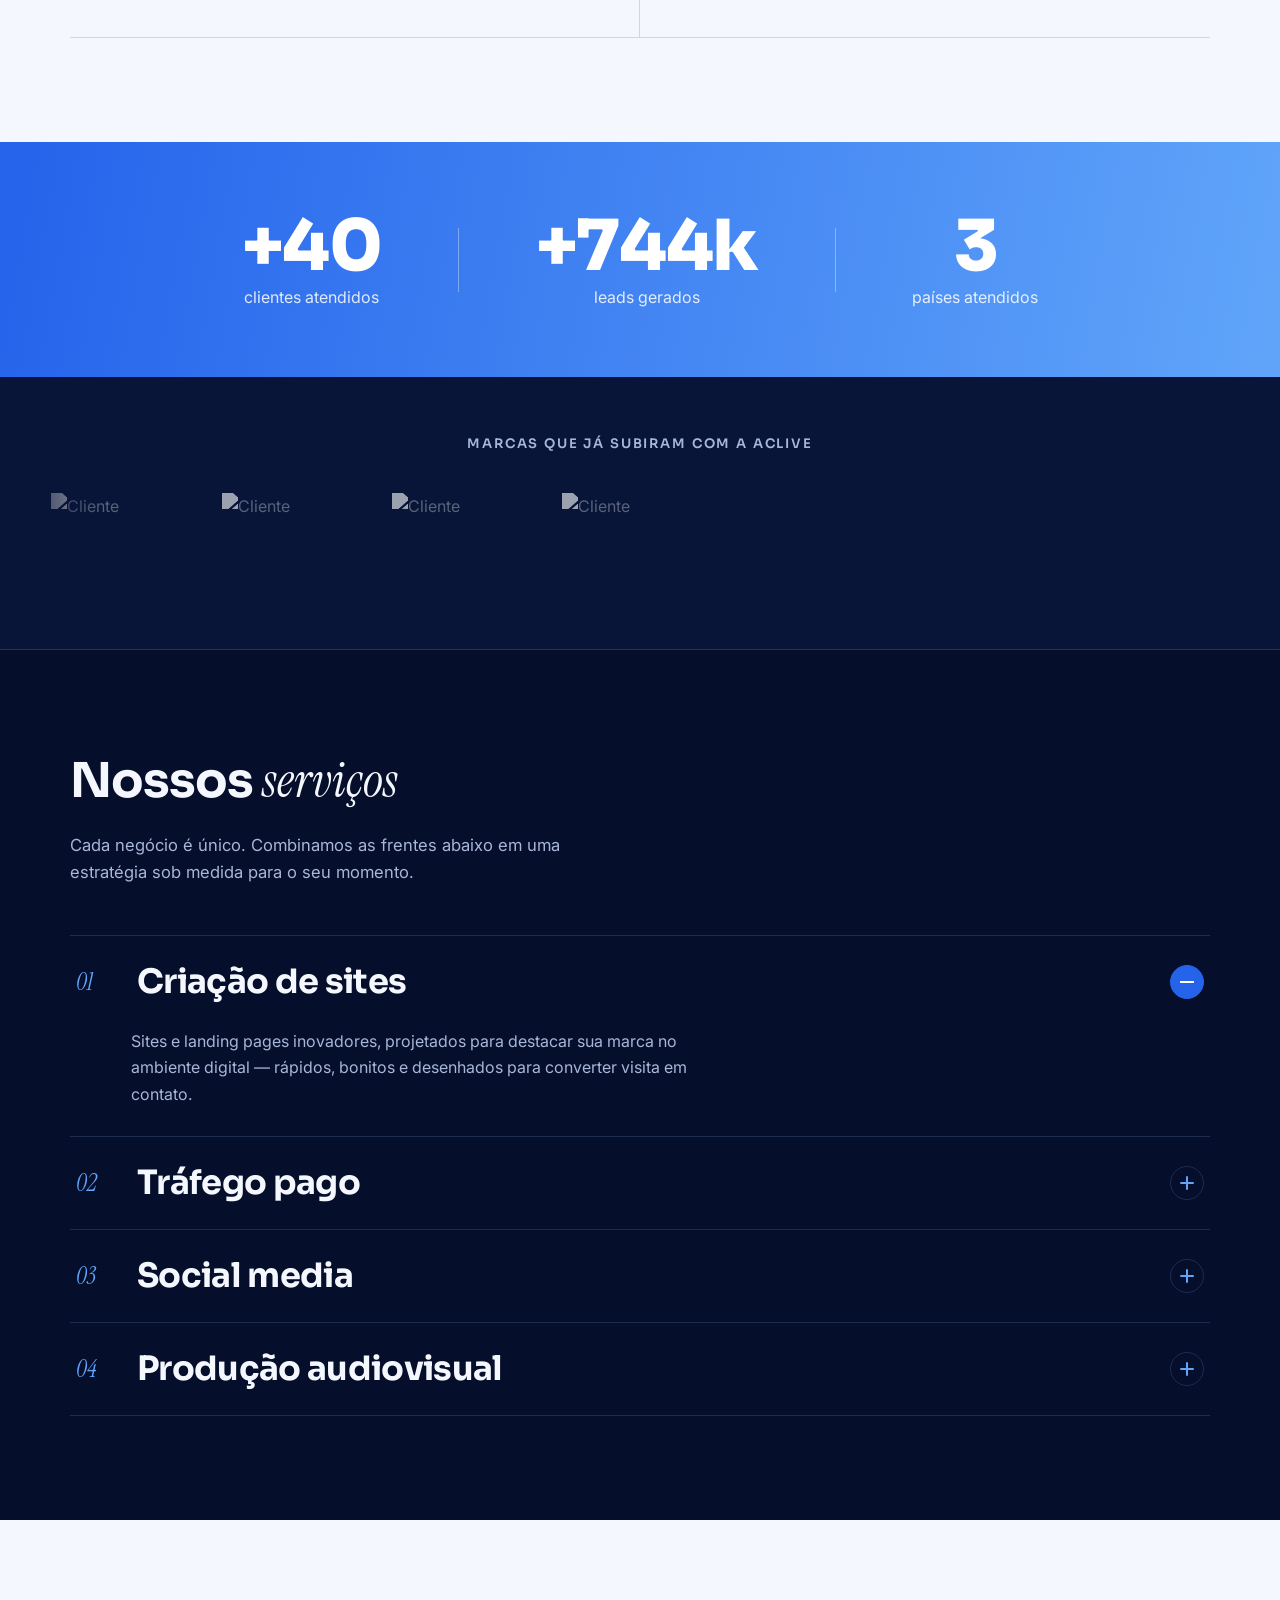
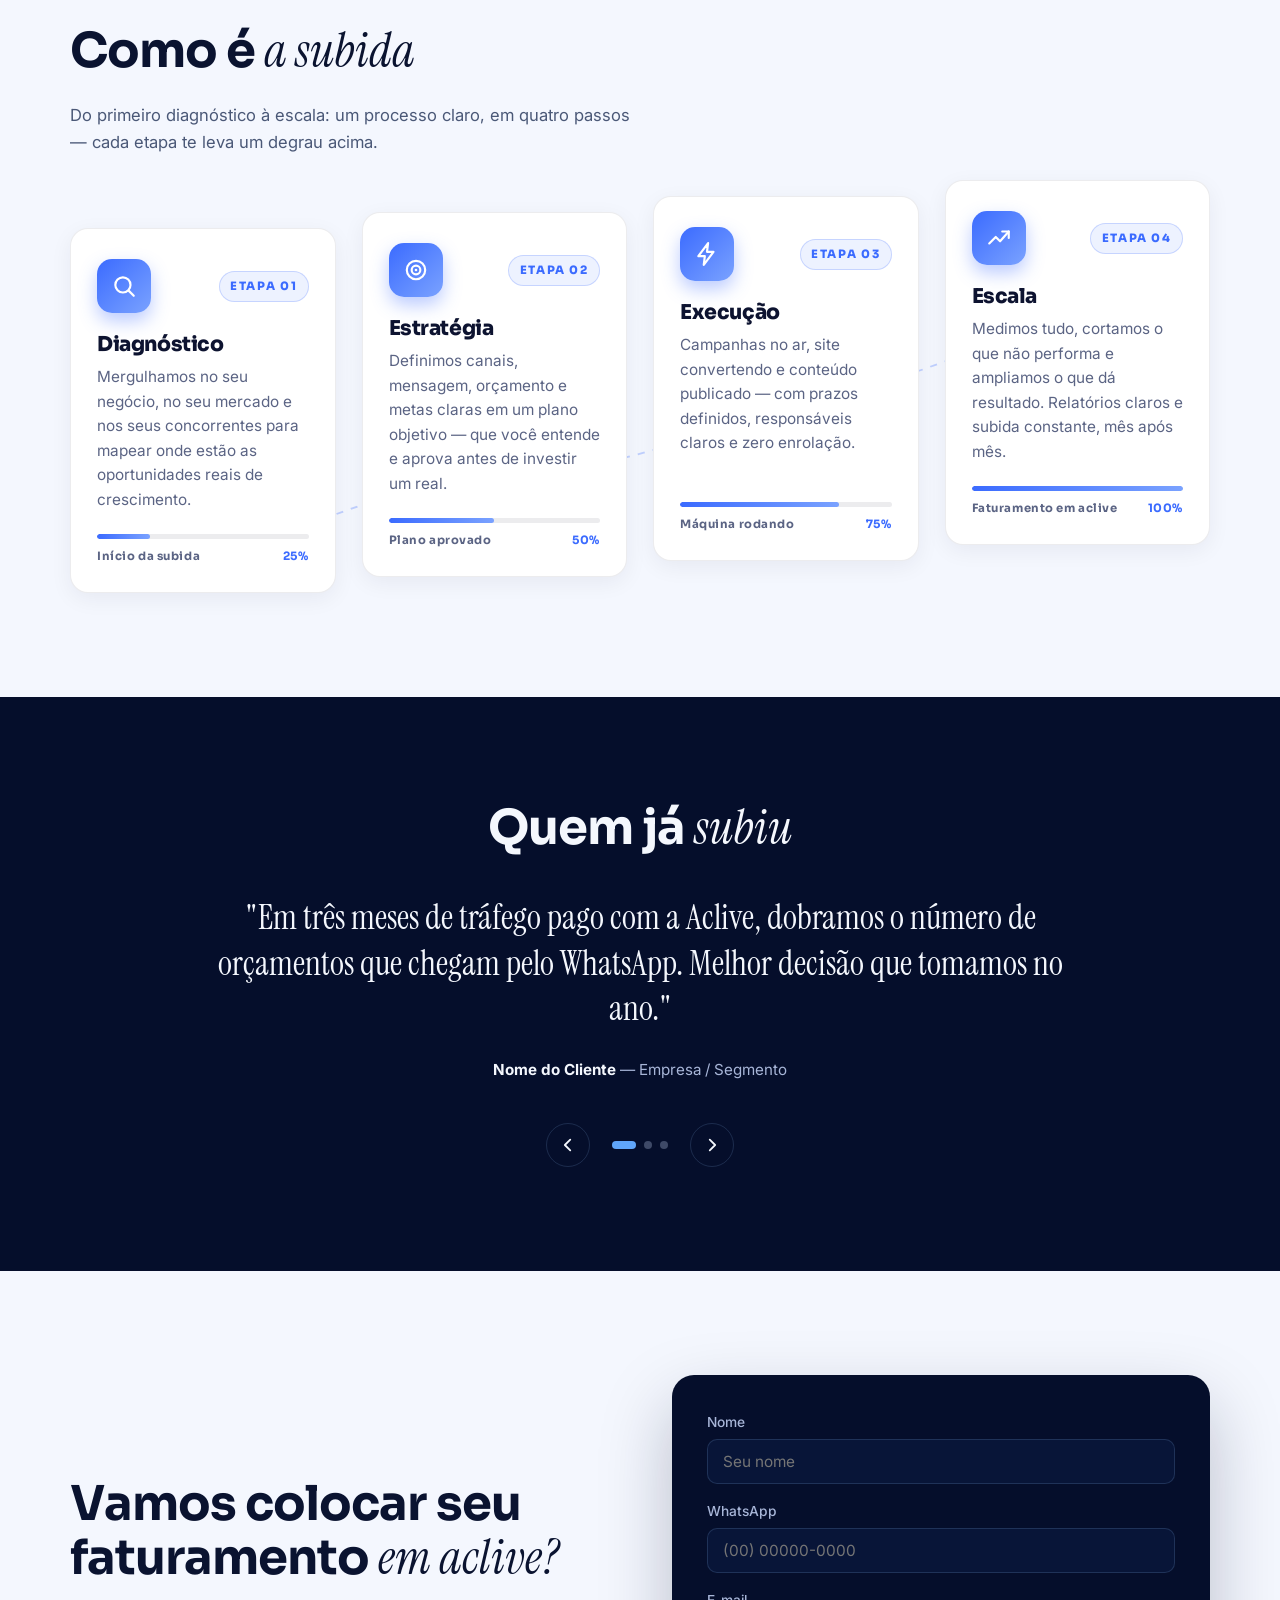
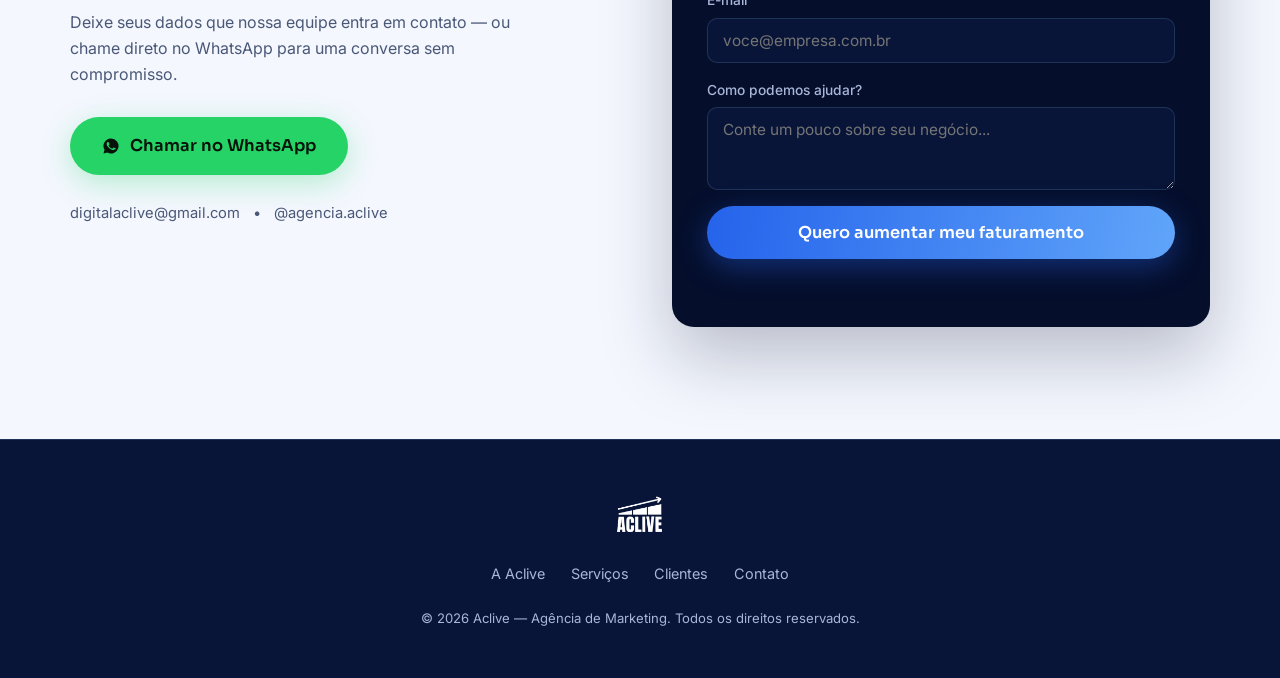
==== commit 9b91995b: "fix: cache-buster ?v=2 no favicon (força navegador a rebuscar) Co-Authored-By: Claude Fable 5 <norep" ====
--- a/index.html
+++ b/index.html
@@ -17,6 +17,8 @@
   <link rel="preconnect" href="https://fonts.gstatic.com" crossorigin>
   <link href="https://fonts.googleapis.com/css2?family=Sora:wght@400;600;700;800&family=Inter:wght@400;500;600&family=Instrument+Serif:ital@0;1&display=swap" rel="stylesheet">
   <link rel="stylesheet" href="style.css?v=4">
+  <link rel="icon" type="image/png" sizes="180x180" href="/favicon.png?v=2">
+  <link rel="apple-touch-icon" href="/favicon.png?v=2">
   <!-- Meta Pixel Code -->
   <script>
   !function(f,b,e,v,n,t,s)
